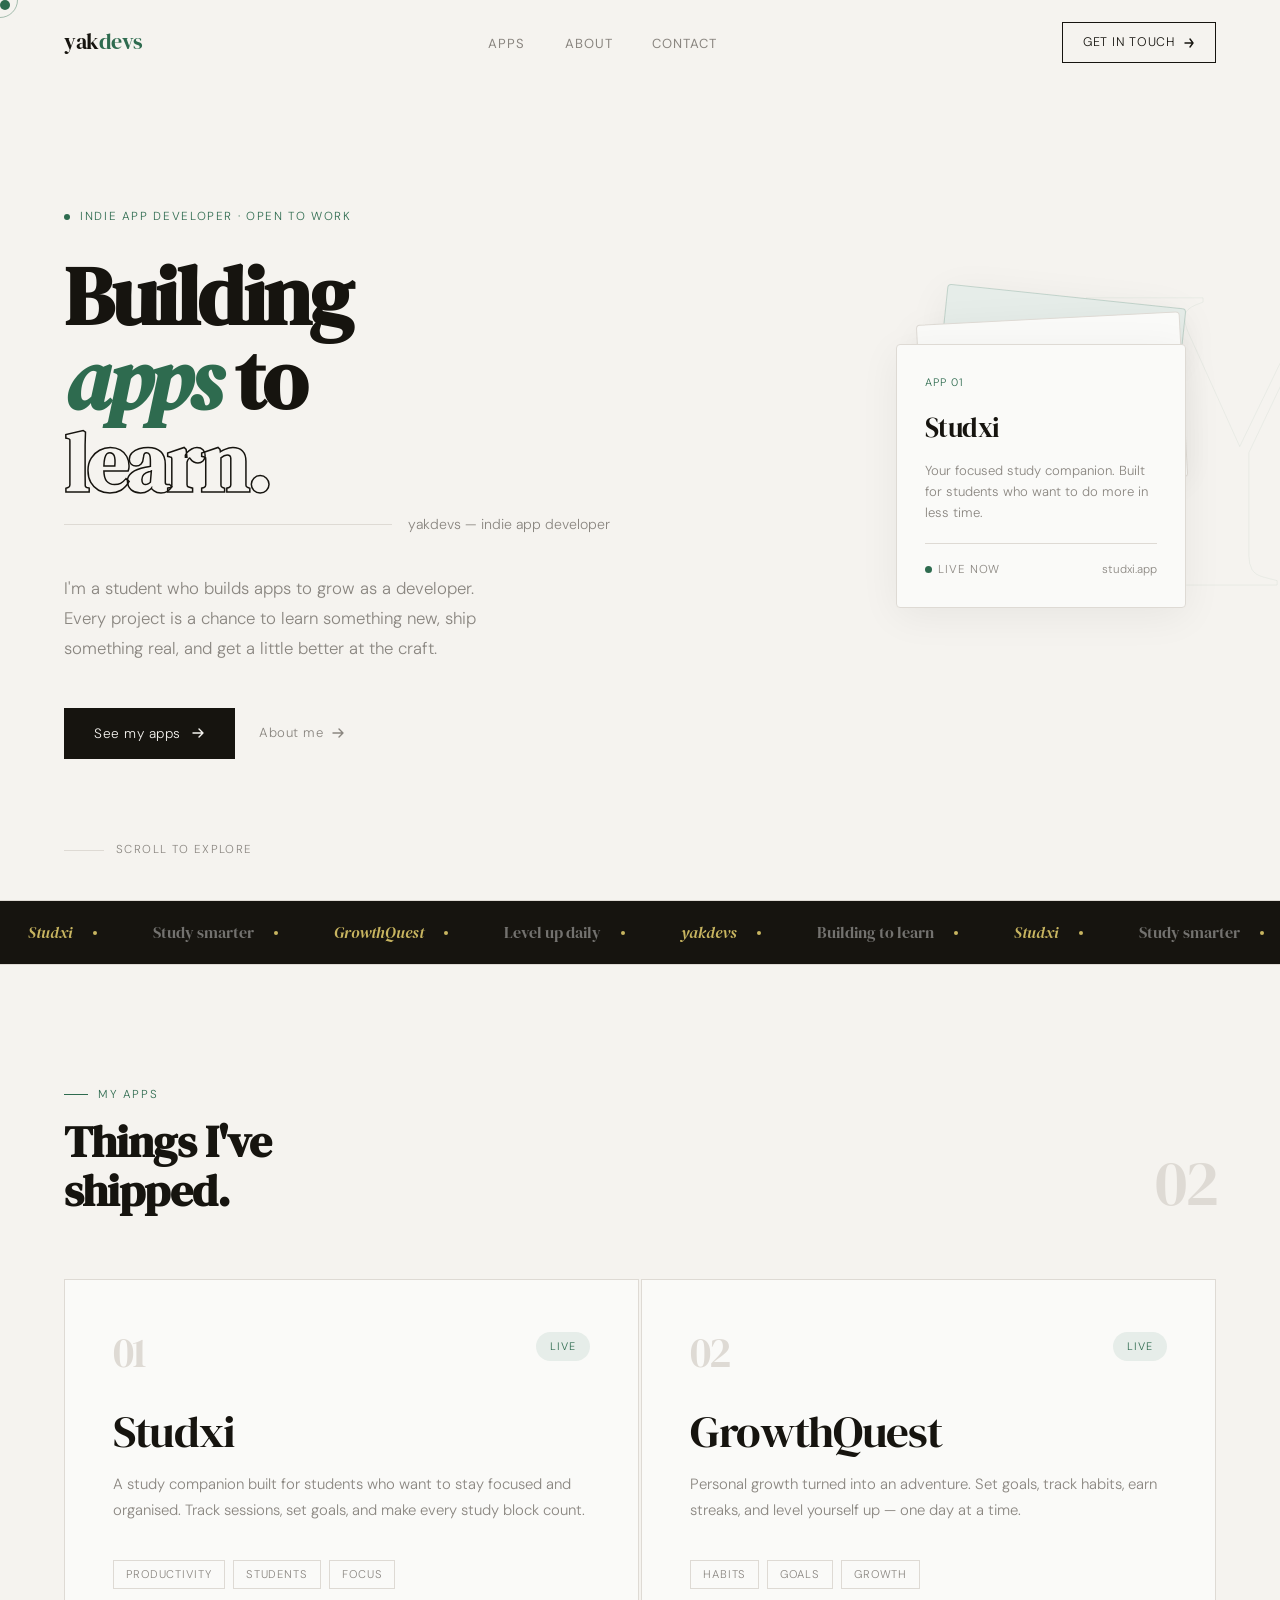
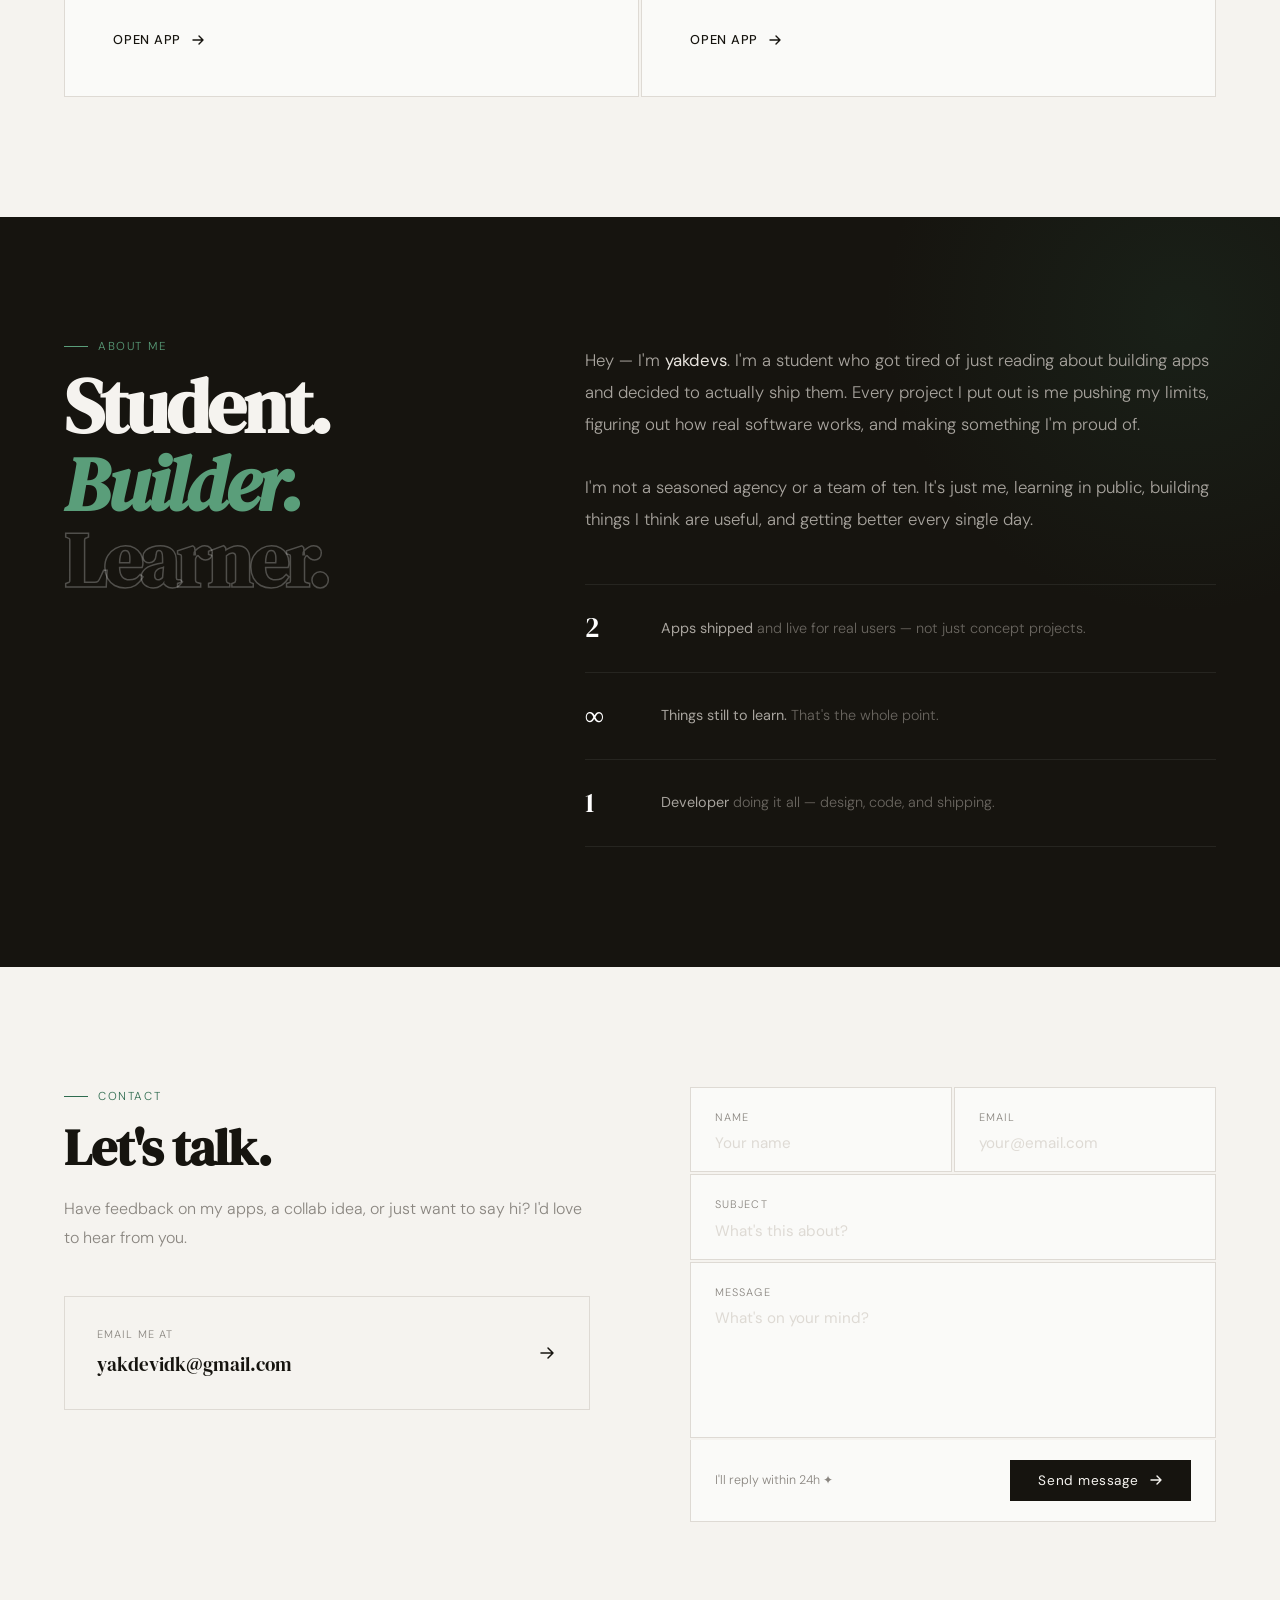
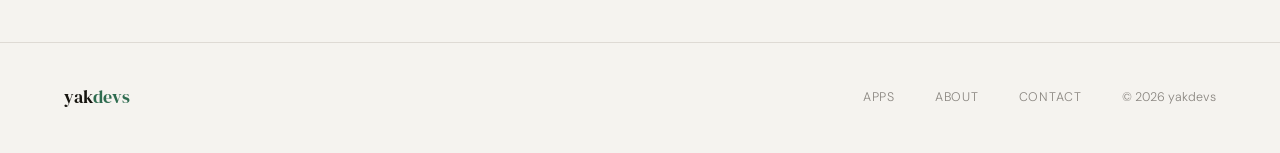
==== index.html @ 4eeded4d "Rename yakdevs_4.html to index.html" ====
<!DOCTYPE html>
<html lang="en">
<head>
  <meta charset="UTF-8" />
  <meta name="viewport" content="width=device-width, initial-scale=1.0"/>
  <title>yakdevs</title>
  <link href="https://fonts.googleapis.com/css2?family=DM+Serif+Display:ital@0;1&family=DM+Sans:opsz,wght@9..40,300;9..40,400;9..40,500&display=swap" rel="stylesheet"/>
  <style>
    *, *::before, *::after { margin: 0; padding: 0; box-sizing: border-box; }
    :root {
      --bg: #f5f3ef;
      --ink: #16140f;
      --muted: #8a8680;
      --accent: #2e6b4f;
      --accent2: #c8b560;
      --accent-light: #e6ede9;
      --border: #dedad4;
      --card: #fafaf8;
    }
    html { scroll-behavior: smooth; }
    body {
      background: var(--bg);
      color: var(--ink);
      font-family: 'DM Sans', sans-serif;
      font-weight: 300;
      line-height: 1.7;
      cursor: none;
      overflow-x: hidden;
    }

    /* CURSOR */
    .cursor { width:10px;height:10px;background:var(--accent);border-radius:50%;position:fixed;top:0;left:0;pointer-events:none;z-index:9999;transition:transform .15s ease; }
    .cursor-ring { width:36px;height:36px;border:1.5px solid var(--accent);border-radius:50%;position:fixed;top:0;left:0;pointer-events:none;z-index:9998;opacity:.4; }

    /* NAV */
    nav { position:fixed;top:0;left:0;right:0;display:flex;align-items:center;justify-content:space-between;padding:22px 64px;background:rgba(245,243,239,.9);backdrop-filter:blur(16px);z-index:100;border-bottom:1px solid transparent;transition:border-color .3s,padding .3s; }
    nav.scrolled { border-color:var(--border);padding:16px 64px; }
    .nav-logo { font-family:'DM Serif Display',serif;font-size:1.35rem;letter-spacing:-.02em;color:var(--ink);text-decoration:none; }
    .nav-logo span { color:var(--accent); }
    .nav-links { display:flex;gap:40px;list-style:none; }
    .nav-links a { font-size:.82rem;font-weight:400;letter-spacing:.07em;text-transform:uppercase;color:var(--muted);text-decoration:none;transition:color .2s; }
    .nav-links a:hover { color:var(--ink); }
    .nav-cta { display:inline-flex;align-items:center;gap:8px;padding:9px 20px;border:1px solid var(--ink);font-size:.78rem;letter-spacing:.06em;text-transform:uppercase;color:var(--ink);text-decoration:none;transition:background .2s,color .2s; }
    .nav-cta:hover { background:var(--ink);color:var(--bg); }

    /* HERO */
    .hero { min-height:100vh;padding:160px 64px 100px;display:grid;grid-template-columns:1fr 1fr;gap:60px;align-items:center;position:relative;overflow:hidden; }
    .hero-deco-letter { position:absolute;right:-60px;top:50%;transform:translateY(-54%);font-family:'DM Serif Display',serif;font-size:34vw;color:transparent;-webkit-text-stroke:1px rgba(46,107,79,.06);line-height:1;pointer-events:none;user-select:none;z-index:0; }
    .hero-left { position:relative;z-index:1; }
    .hero-eyebrow { display:inline-flex;align-items:center;gap:10px;font-size:.73rem;letter-spacing:.14em;text-transform:uppercase;color:var(--accent);margin-bottom:28px;opacity:0;animation:fadeUp .8s .2s forwards; }
    .eyebrow-dot { width:6px;height:6px;background:var(--accent);border-radius:50%;animation:pulse 2s 1s infinite; }
    .hero-title { font-family:'DM Serif Display',serif;font-size:clamp(3.2rem,6.5vw,6.2rem);line-height:1.0;letter-spacing:-.03em;margin-bottom:8px;opacity:0;animation:fadeUp .9s .35s forwards; }
    .hero-title em { font-style:italic;color:var(--accent); }
    .hero-title .outline { -webkit-text-stroke:1.5px var(--ink);color:transparent; }
    .hero-subtitle-row { display:flex;align-items:center;gap:16px;margin-bottom:36px;opacity:0;animation:fadeUp .9s .5s forwards; }
    .hero-subtitle-line { flex:1;height:1px;background:var(--border); }
    .hero-subtitle { font-size:.88rem;color:var(--muted);white-space:nowrap; }
    .hero-desc { font-size:1.05rem;color:var(--muted);line-height:1.8;max-width:420px;margin-bottom:44px;opacity:0;animation:fadeUp .9s .65s forwards; }
    .hero-actions { display:flex;align-items:center;gap:24px;opacity:0;animation:fadeUp .9s .8s forwards; }
    .btn-primary { display:inline-flex;align-items:center;gap:10px;padding:14px 30px;background:var(--ink);color:var(--bg);font-size:.85rem;letter-spacing:.04em;text-decoration:none;transition:background .2s,gap .2s; }
    .btn-primary:hover { background:var(--accent);gap:16px; }
    .btn-ghost { display:inline-flex;align-items:center;gap:8px;font-size:.82rem;letter-spacing:.04em;color:var(--muted);text-decoration:none;transition:color .2s,gap .2s; }
    .btn-ghost:hover { color:var(--ink);gap:14px; }

    /* hero right card stack */
    .hero-right { position:relative;z-index:1;display:flex;justify-content:flex-end;opacity:0;animation:fadeUp 1s .9s forwards; }
    .hero-card-stack { position:relative;width:320px;height:400px; }
    .hcard { position:absolute;border-radius:4px;background:var(--card);border:1px solid var(--border);padding:28px;box-shadow:0 8px 40px rgba(0,0,0,.06); }
    .hcard-back { width:240px;top:16px;left:48px;background:var(--accent-light);border-color:rgba(46,107,79,.2);transform:rotate(6deg);z-index:0; }
    .hcard-mid { width:264px;top:38px;left:24px;transform:rotate(-3deg);z-index:1; }
    .hcard-front { width:290px;top:64px;left:0;z-index:2;transition:transform .3s ease,box-shadow .3s ease; }
    .hcard-front:hover { transform:translateY(-10px) rotate(1deg);box-shadow:0 24px 60px rgba(0,0,0,.12); }
    .hcard-tag { font-size:.68rem;letter-spacing:.1em;text-transform:uppercase;color:var(--accent);margin-bottom:14px; }
    .hcard-name { font-family:'DM Serif Display',serif;font-size:1.7rem;letter-spacing:-.02em;margin-bottom:8px; }
    .hcard-desc { font-size:.82rem;color:var(--muted);line-height:1.6; }
    .hcard-footer { margin-top:20px;padding-top:16px;border-top:1px solid var(--border);display:flex;align-items:center;justify-content:space-between; }
    .hcard-status { font-size:.72rem;letter-spacing:.08em;text-transform:uppercase;color:var(--muted);display:flex;align-items:center;gap:6px; }
    .hcard-status::before { content:'';display:inline-block;width:7px;height:7px;background:var(--accent);border-radius:50%; }

    /* scroll hint */
    .hero-scroll { position:absolute;bottom:40px;left:64px;display:flex;align-items:center;gap:12px;font-size:.72rem;letter-spacing:.12em;text-transform:uppercase;color:var(--muted);opacity:0;animation:fadeUp 1s 1.4s forwards; }
    .scroll-line { width:40px;height:1px;background:var(--border);position:relative;overflow:hidden; }
    .scroll-line::after { content:'';position:absolute;top:0;left:-100%;width:100%;height:100%;background:var(--accent);animation:scrollMove 2s 2s infinite; }

    /* MARQUEE */
    .marquee-wrap { border-top:1px solid var(--border);border-bottom:1px solid var(--border);padding:18px 0;overflow:hidden;background:var(--ink); }
    .marquee-track { display:flex;animation:marquee 20s linear infinite;width:max-content; }
    .marquee-item { display:flex;align-items:center;gap:20px;padding:0 28px;font-family:'DM Serif Display',serif;font-size:1rem;color:rgba(255,255,255,.4);white-space:nowrap; }
    .marquee-item span { color:var(--accent2);font-style:italic; }
    .marquee-sep { width:4px;height:4px;background:var(--accent2);border-radius:50%;flex-shrink:0; }

    /* APPS */
    .apps-section { padding:120px 64px; }
    .section-header { display:flex;align-items:flex-end;justify-content:space-between;margin-bottom:64px; }
    .section-label { font-size:.72rem;letter-spacing:.14em;text-transform:uppercase;color:var(--accent);display:flex;align-items:center;gap:10px;margin-bottom:12px; }
    .section-label::before { content:'';display:block;width:24px;height:1px;background:var(--accent); }
    .section-title { font-family:'DM Serif Display',serif;font-size:clamp(2rem,3.5vw,2.8rem);letter-spacing:-.02em;line-height:1.1; }
    .section-count { font-family:'DM Serif Display',serif;font-size:4rem;color:var(--border);letter-spacing:-.04em;line-height:1; }

    .apps-grid { display:grid;grid-template-columns:repeat(2,1fr);gap:2px; }
    .app-card { background:var(--card);border:1px solid var(--border);padding:52px 48px 44px;text-decoration:none;color:inherit;display:block;position:relative;overflow:hidden;transition:border-color .3s,box-shadow .3s; }
    .app-card::after { content:'';position:absolute;inset:0;background:radial-gradient(600px circle at var(--mx,50%) var(--my,50%),rgba(46,107,79,.06),transparent 60%);opacity:0;transition:opacity .3s;pointer-events:none; }
    .app-card:hover::after { opacity:1; }
    .app-card::before { content:'';position:absolute;bottom:0;left:0;right:0;height:3px;background:linear-gradient(90deg,var(--accent),var(--accent2));transform:scaleX(0);transform-origin:left;transition:transform .5s ease; }
    .app-card:hover::before { transform:scaleX(1); }
    .app-card:hover { border-color:rgba(46,107,79,.3);box-shadow:0 12px 48px rgba(0,0,0,.06); }
    .app-top { display:flex;justify-content:space-between;align-items:flex-start;margin-bottom:36px; }
    .app-number { font-family:'DM Serif Display',serif;font-size:2.6rem;color:var(--border);letter-spacing:-.04em;line-height:1; }
    .app-badge { font-size:.68rem;letter-spacing:.1em;text-transform:uppercase;color:var(--accent);background:var(--accent-light);padding:5px 14px;border-radius:100px; }
    .app-name { font-family:'DM Serif Display',serif;font-size:2.8rem;letter-spacing:-.03em;line-height:1;margin-bottom:16px;transition:color .2s; }
    .app-card:hover .app-name { color:var(--accent); }
    .app-desc { font-size:.93rem;color:var(--muted);line-height:1.78;margin-bottom:36px; }
    .app-tech { display:flex;gap:8px;flex-wrap:wrap;margin-bottom:36px; }
    .tech-tag { font-size:.7rem;letter-spacing:.08em;text-transform:uppercase;border:1px solid var(--border);padding:4px 12px;color:var(--muted); }
    .app-link { display:inline-flex;align-items:center;gap:10px;font-size:.8rem;font-weight:500;letter-spacing:.06em;text-transform:uppercase;color:var(--ink);transition:gap .2s,color .2s; }
    .app-card:hover .app-link { gap:16px;color:var(--accent); }

    /* ABOUT */
    .about-section { background:var(--ink);color:var(--bg);padding:120px 64px;position:relative;overflow:hidden; }
    .about-section::before { content:'';position:absolute;top:-200px;right:-200px;width:600px;height:600px;background:radial-gradient(circle,rgba(46,107,79,.14),transparent 70%);pointer-events:none; }
    .about-grid { display:grid;grid-template-columns:1fr 1.5fr;gap:100px;align-items:start;position:relative;z-index:1; }
    .about-left .section-label { color:#5a9e7a; }
    .about-left .section-label::before { background:#5a9e7a; }
    .about-big-title { font-family:'DM Serif Display',serif;font-size:clamp(3rem,6vw,5.5rem);letter-spacing:-.04em;line-height:1.0; }
    .about-big-title em { font-style:italic;color:#5a9e7a; }
    .about-big-title .outline { -webkit-text-stroke:1.5px rgba(255,255,255,.25);color:transparent; }
    .about-right { padding-top:8px; }
    .about-body { font-size:1.05rem;line-height:1.9;color:#a8a49e;margin-bottom:48px; }
    .about-body strong { color:#e8e4de;font-weight:400; }
    .about-highlights { display:flex;flex-direction:column; }
    .highlight-row { display:flex;align-items:center;gap:24px;padding:20px 0;border-bottom:1px solid rgba(255,255,255,.07); }
    .highlight-row:first-child { border-top:1px solid rgba(255,255,255,.07); }
    .highlight-num { font-family:'DM Serif Display',serif;font-size:1.7rem;color:#fff;min-width:52px; }
    .highlight-text { font-size:.9rem;color:#6a6660;line-height:1.5; }
    .highlight-text strong { color:#a8a49e;font-weight:400; }

    /* CONTACT */
    .contact-section { padding:120px 64px; }
    .contact-grid { display:grid;grid-template-columns:1fr 1fr;gap:100px;align-items:start; }
    .contact-left .section-title { font-size:clamp(2.2rem,4vw,3.5rem);margin-bottom:20px; }
    .contact-desc { font-size:1rem;color:var(--muted);line-height:1.8;margin-bottom:44px; }
    .contact-email-wrap { padding:28px 32px;border:1px solid var(--border);display:flex;align-items:center;justify-content:space-between;text-decoration:none;color:var(--ink);transition:background .2s,border-color .2s,color .2s;margin-bottom:28px; }
    .contact-email-wrap:hover { background:var(--ink);color:var(--bg);border-color:var(--ink); }
    .contact-email-wrap:hover .email-label { color:rgba(255,255,255,.4); }
    .contact-email-wrap:hover .email-arrow { transform:translateX(6px); }
    .email-label { font-size:.68rem;letter-spacing:.1em;text-transform:uppercase;color:var(--muted);margin-bottom:4px; }
    .email-text { font-family:'DM Serif Display',serif;font-size:1.2rem; }
    .email-arrow { transition:transform .2s; }
    .contact-socials { display:flex;gap:10px; }
    .social-chip { display:inline-flex;align-items:center;gap:7px;padding:9px 18px;border:1px solid var(--border);font-size:.76rem;letter-spacing:.06em;text-transform:uppercase;color:var(--muted);text-decoration:none;transition:border-color .2s,color .2s; }
    .social-chip:hover { border-color:var(--ink);color:var(--ink); }

    /* form */
    .contact-right { display:flex;flex-direction:column; }
    .form-row { display:grid;grid-template-columns:1fr 1fr;gap:2px;margin-bottom:2px; }
    .field { display:flex;flex-direction:column;background:var(--card);border:1px solid var(--border);padding:20px 24px 16px;transition:border-color .2s; }
    .field:focus-within { border-color:var(--accent); }
    .field label { font-size:.68rem;letter-spacing:.1em;text-transform:uppercase;color:var(--muted);margin-bottom:6px; }
    .field input,.field textarea { background:none;border:none;outline:none;font-family:'DM Sans',sans-serif;font-size:.95rem;color:var(--ink);line-height:1.5;resize:none; }
    .field input::placeholder,.field textarea::placeholder { color:var(--border); }
    .field-full { grid-column:1/-1; }
    .form-footer { display:flex;align-items:center;justify-content:space-between;background:var(--card);border:1px solid var(--border);border-top:none;padding:20px 24px; }
    .form-note { font-size:.78rem;color:var(--muted); }
    .btn-send { display:inline-flex;align-items:center;gap:10px;padding:12px 28px;background:var(--ink);color:var(--bg);font-family:'DM Sans',sans-serif;font-size:.85rem;letter-spacing:.04em;border:none;cursor:none;transition:background .2s,gap .2s; }
    .btn-send:hover { background:var(--accent);gap:16px; }

    /* FOOTER */
    footer { border-top:1px solid var(--border);padding:40px 64px;display:flex;justify-content:space-between;align-items:center; }
    .footer-logo { font-family:'DM Serif Display',serif;font-size:1.1rem; }
    .footer-logo span { color:var(--accent); }
    .footer-right { display:flex;gap:40px;align-items:center; }
    .footer-link { font-size:.78rem;letter-spacing:.06em;text-transform:uppercase;color:var(--muted);text-decoration:none;transition:color .2s; }
    .footer-link:hover { color:var(--ink); }
    .footer-copy { font-size:.78rem;color:var(--muted); }

    /* ANIMATIONS */
    @keyframes fadeUp { from{opacity:0;transform:translateY(28px)}to{opacity:1;transform:none} }
    @keyframes pulse { 0%,100%{opacity:1}50%{opacity:.3} }
    @keyframes scrollMove { 0%{left:-100%}100%{left:100%} }
    @keyframes marquee { 0%{transform:translateX(0)}100%{transform:translateX(-50%)} }
    .reveal { opacity:0;transform:translateY(32px);transition:opacity .7s ease,transform .7s ease; }
    .reveal.visible { opacity:1;transform:none; }
    .reveal-d1 { transition-delay:.1s; }
    .reveal-d2 { transition-delay:.22s; }
    .reveal-d3 { transition-delay:.34s; }

    @media(max-width:900px){
      nav{padding:18px 24px}
      .nav-links,.nav-cta{display:none}
      .hero{grid-template-columns:1fr;padding:140px 24px 90px}
      .hero-right,.hero-deco-letter{display:none}
      .apps-section,.about-section,.contact-section{padding:80px 24px}
      .apps-grid,.about-grid,.contact-grid{grid-template-columns:1fr;gap:2px}
      .about-grid{gap:48px}
      .contact-grid{gap:48px}
      .section-header{flex-direction:column;align-items:flex-start;gap:4px}
      .form-row{grid-template-columns:1fr}
      footer{padding:28px 24px;flex-direction:column;gap:16px;text-align:center}
      .footer-right{flex-direction:column;gap:12px}
      .hero-scroll{left:24px}
    }
  </style>
</head>
<body>

<div class="cursor" id="cursor"></div>
<div class="cursor-ring" id="cursorRing"></div>

<!-- NAV -->
<nav id="navbar">
  <a href="#hero" class="nav-logo">yak<span>devs</span></a>
  <ul class="nav-links">
    <li><a href="#apps">Apps</a></li>
    <li><a href="#about">About</a></li>
    <li><a href="#contact">Contact</a></li>
  </ul>
  <a href="#contact" class="nav-cta">Get in touch <svg width="12" height="12" viewBox="0 0 12 12" fill="none"><path d="M2 6h8M7 2l3 4-3 4" stroke="currentColor" stroke-width="1.4" stroke-linecap="round" stroke-linejoin="round"/></svg></a>
</nav>

<!-- HERO -->
<section class="hero" id="hero">
  <div class="hero-deco-letter">Y</div>

  <div class="hero-left">
    <div class="hero-eyebrow"><div class="eyebrow-dot"></div>Indie app developer · Open to work</div>
    <h1 class="hero-title">
      Building<br>
      <em>apps</em> to<br>
      <span class="outline">learn.</span>
    </h1>
    <div class="hero-subtitle-row">
      <div class="hero-subtitle-line"></div>
      <span class="hero-subtitle">yakdevs — indie app developer</span>
    </div>
    <p class="hero-desc">I'm a student who builds apps to grow as a developer. Every project is a chance to learn something new, ship something real, and get a little better at the craft.</p>
    <div class="hero-actions">
      <a href="#apps" class="btn-primary">See my apps <svg width="14" height="14" viewBox="0 0 14 14" fill="none"><path d="M2 7h10M8 3l4 4-4 4" stroke="currentColor" stroke-width="1.4" stroke-linecap="round" stroke-linejoin="round"/></svg></a>
      <a href="#about" class="btn-ghost">About me <svg width="14" height="14" viewBox="0 0 14 14" fill="none"><path d="M2 7h10M8 3l4 4-4 4" stroke="currentColor" stroke-width="1.4" stroke-linecap="round" stroke-linejoin="round"/></svg></a>
    </div>
  </div>

  <div class="hero-right">
    <div class="hero-card-stack">
      <div class="hcard hcard-back"></div>
      <div class="hcard hcard-mid">
        <div class="hcard-tag">App 02</div>
        <div class="hcard-name">GrowthQuest</div>
        <div class="hcard-desc">Level up your habits every day.</div>
      </div>
      <div class="hcard hcard-front">
        <div class="hcard-tag">App 01</div>
        <div class="hcard-name">Studxi</div>
        <div class="hcard-desc">Your focused study companion. Built for students who want to do more in less time.</div>
        <div class="hcard-footer">
          <div class="hcard-status">Live now</div>
          <span style="font-size:.72rem;color:var(--muted)">studxi.app</span>
        </div>
      </div>
    </div>
  </div>

  <div class="hero-scroll">
    <div class="scroll-line"></div>
    Scroll to explore
  </div>
</section>

<!-- MARQUEE -->
<div class="marquee-wrap">
  <div class="marquee-track" id="marquee">
    <div class="marquee-item"><span>Studxi</span><div class="marquee-sep"></div></div>
    <div class="marquee-item">Study smarter<div class="marquee-sep"></div></div>
    <div class="marquee-item"><span>GrowthQuest</span><div class="marquee-sep"></div></div>
    <div class="marquee-item">Level up daily<div class="marquee-sep"></div></div>
    <div class="marquee-item"><span>yakdevs</span><div class="marquee-sep"></div></div>
    <div class="marquee-item">Building to learn<div class="marquee-sep"></div></div>
    <div class="marquee-item"><span>Studxi</span><div class="marquee-sep"></div></div>
    <div class="marquee-item">Study smarter<div class="marquee-sep"></div></div>
    <div class="marquee-item"><span>GrowthQuest</span><div class="marquee-sep"></div></div>
    <div class="marquee-item">Level up daily<div class="marquee-sep"></div></div>
    <div class="marquee-item"><span>yakdevs</span><div class="marquee-sep"></div></div>
    <div class="marquee-item">Building to learn<div class="marquee-sep"></div></div>
  </div>
</div>

<!-- APPS -->
<section class="apps-section" id="apps">
  <div class="section-header reveal">
    <div>
      <div class="section-label">My Apps</div>
      <h2 class="section-title">Things I've<br>shipped.</h2>
    </div>
    <div class="section-count">02</div>
  </div>
  <div class="apps-grid">
    <a href="studxi.html" class="app-card reveal">
      <div class="app-top">
        <div class="app-number">01</div>
        <div class="app-badge">Live</div>
      </div>
      <div class="app-name">Studxi</div>
      <p class="app-desc">A study companion built for students who want to stay focused and organised. Track sessions, set goals, and make every study block count.</p>
      <div class="app-tech">
        <span class="tech-tag">Productivity</span>
        <span class="tech-tag">Students</span>
        <span class="tech-tag">Focus</span>
      </div>
      <div class="app-link">Open app <svg width="14" height="14" viewBox="0 0 14 14" fill="none"><path d="M2 7h10M8 3l4 4-4 4" stroke="currentColor" stroke-width="1.4" stroke-linecap="round" stroke-linejoin="round"/></svg></div>
    </a>
    <a href="growthquest.html" class="app-card reveal reveal-d2">
      <div class="app-top">
        <div class="app-number">02</div>
        <div class="app-badge">Live</div>
      </div>
      <div class="app-name">GrowthQuest</div>
      <p class="app-desc">Personal growth turned into an adventure. Set goals, track habits, earn streaks, and level yourself up — one day at a time.</p>
      <div class="app-tech">
        <span class="tech-tag">Habits</span>
        <span class="tech-tag">Goals</span>
        <span class="tech-tag">Growth</span>
      </div>
      <div class="app-link">Open app <svg width="14" height="14" viewBox="0 0 14 14" fill="none"><path d="M2 7h10M8 3l4 4-4 4" stroke="currentColor" stroke-width="1.4" stroke-linecap="round" stroke-linejoin="round"/></svg></div>
    </a>
  </div>
</section>

<!-- ABOUT -->
<section class="about-section" id="about">
  <div class="about-grid">
    <div class="about-left reveal">
      <div class="section-label">About me</div>
      <h2 class="about-big-title">Student.<br><em>Builder.</em><br><span class="outline">Learner.</span></h2>
    </div>
    <div class="about-right reveal reveal-d2">
      <p class="about-body">
        Hey — I'm <strong>yakdevs</strong>. I'm a student who got tired of just reading about building apps and decided to actually ship them. Every project I put out is me pushing my limits, figuring out how real software works, and making something I'm proud of.
        <br><br>
        I'm not a seasoned agency or a team of ten. It's just me, learning in public, building things I think are useful, and getting better every single day.
      </p>
      <div class="about-highlights">
        <div class="highlight-row">
          <div class="highlight-num">2</div>
          <div class="highlight-text"><strong>Apps shipped</strong> and live for real users — not just concept projects.</div>
        </div>
        <div class="highlight-row">
          <div class="highlight-num">∞</div>
          <div class="highlight-text"><strong>Things still to learn.</strong> That's the whole point.</div>
        </div>
        <div class="highlight-row">
          <div class="highlight-num">1</div>
          <div class="highlight-text"><strong>Developer</strong> doing it all — design, code, and shipping.</div>
        </div>
      </div>
    </div>
  </div>
</section>

<!-- CONTACT -->
<section class="contact-section" id="contact">
  <div class="contact-grid">
    <div class="contact-left reveal">
      <div class="section-label">Contact</div>
      <h2 class="section-title">Let's talk.</h2>
      <p class="contact-desc">Have feedback on my apps, a collab idea, or just want to say hi? I'd love to hear from you.</p>
      <a href="mailto:yakdevidk@gmail.com" class="contact-email-wrap">
        <div>
          <div class="email-label">Email me at</div>
          <div class="email-text">yakdevidk@gmail.com</div>
        </div>
        <svg class="email-arrow" width="20" height="20" viewBox="0 0 20 20" fill="none"><path d="M4 10h12M11 5l5 5-5 5" stroke="currentColor" stroke-width="1.5" stroke-linecap="round" stroke-linejoin="round"/></svg>
      </a>

    </div>
    <div class="contact-right reveal reveal-d2">
      <div class="form-row">
        <div class="field"><label>Name</label><input type="text" placeholder="Your name"/></div>
        <div class="field"><label>Email</label><input type="email" placeholder="your@email.com"/></div>
      </div>
      <div class="form-row">
        <div class="field field-full"><label>Subject</label><input type="text" placeholder="What's this about?"/></div>
      </div>
      <div class="form-row">
        <div class="field field-full"><label>Message</label><textarea rows="5" placeholder="What's on your mind?"></textarea></div>
      </div>
      <div class="form-footer">
        <span class="form-note">I'll reply within 24h ✦</span>
        <button class="btn-send">Send message <svg width="14" height="14" viewBox="0 0 14 14" fill="none"><path d="M2 7h10M8 3l4 4-4 4" stroke="currentColor" stroke-width="1.4" stroke-linecap="round" stroke-linejoin="round"/></svg></button>
      </div>
    </div>
  </div>
</section>

<!-- FOOTER -->
<footer>
  <div class="footer-logo">yak<span>devs</span></div>
  <div class="footer-right">
    <a href="#apps" class="footer-link">Apps</a>
    <a href="#about" class="footer-link">About</a>
    <a href="#contact" class="footer-link">Contact</a>
    <span class="footer-copy">© 2026 yakdevs</span>
  </div>
</footer>

<script>
  // Cursor
  const cursor = document.getElementById('cursor');
  const ring = document.getElementById('cursorRing');
  let mx=0,my=0,rx=0,ry=0;
  document.addEventListener('mousemove',e=>{
    mx=e.clientX; my=e.clientY;
    cursor.style.left=mx-5+'px'; cursor.style.top=my-5+'px';
  });
  (function loop(){ rx+=(mx-rx-18)*.1; ry+=(my-ry-18)*.1; ring.style.left=rx+'px'; ring.style.top=ry+'px'; requestAnimationFrame(loop); })();
  document.querySelectorAll('a,button').forEach(el=>{
    el.addEventListener('mouseenter',()=>{ cursor.style.transform='scale(2.5)'; ring.style.opacity='.15'; ring.style.transform='scale(1.8)'; });
    el.addEventListener('mouseleave',()=>{ cursor.style.transform='scale(1)'; ring.style.opacity='.4'; ring.style.transform='scale(1)'; });
  });

  // Navbar scroll
  const navbar = document.getElementById('navbar');
  window.addEventListener('scroll',()=>navbar.classList.toggle('scrolled',scrollY>50));

  // Scroll reveal
  const obs = new IntersectionObserver(entries=>entries.forEach(e=>{ if(e.isIntersecting) e.target.classList.add('visible'); }),{threshold:.1});
  document.querySelectorAll('.reveal').forEach(el=>obs.observe(el));

  // App card radial hover
  document.querySelectorAll('.app-card').forEach(card=>{
    card.addEventListener('mousemove',e=>{ const r=card.getBoundingClientRect(); card.style.setProperty('--mx',e.clientX-r.left+'px'); card.style.setProperty('--my',e.clientY-r.top+'px'); });
  });

  // Duplicate marquee
  const track = document.getElementById('marquee');
  track.innerHTML += track.innerHTML;
</script>
</body>
</html>
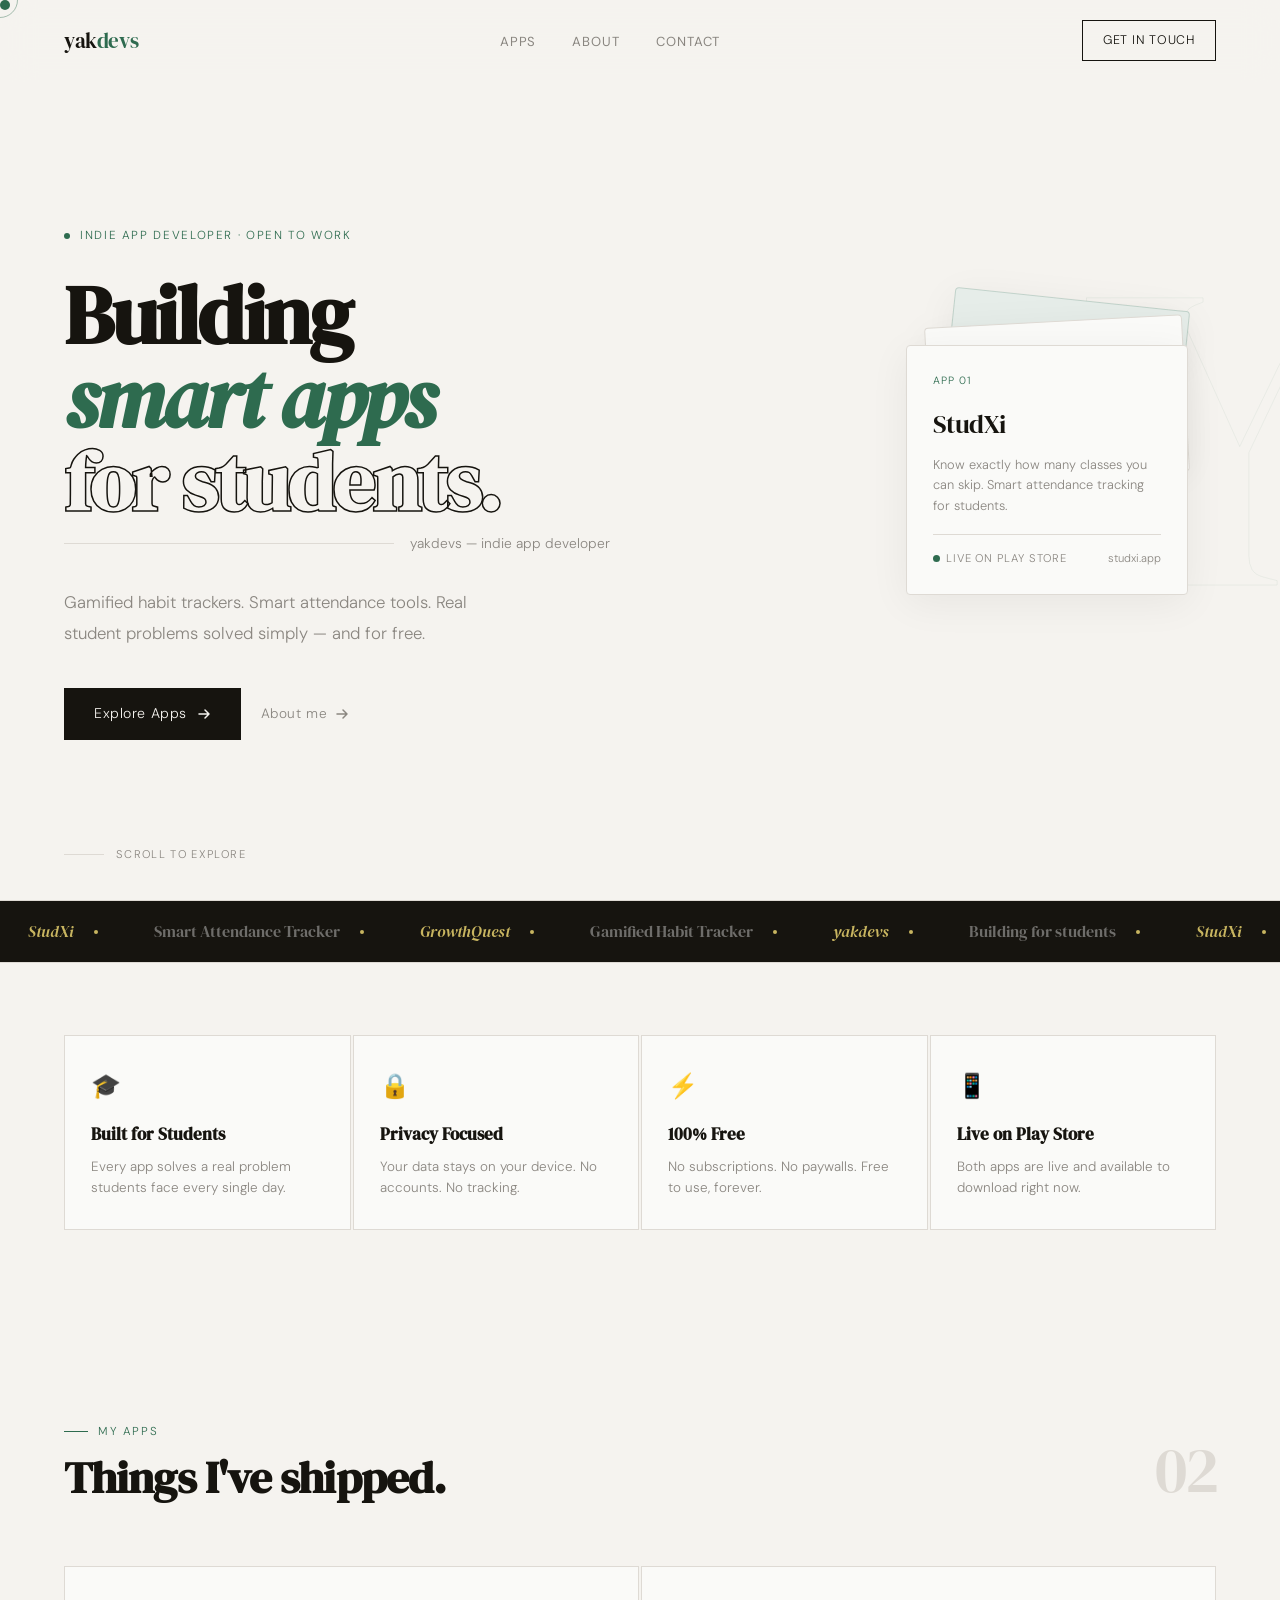
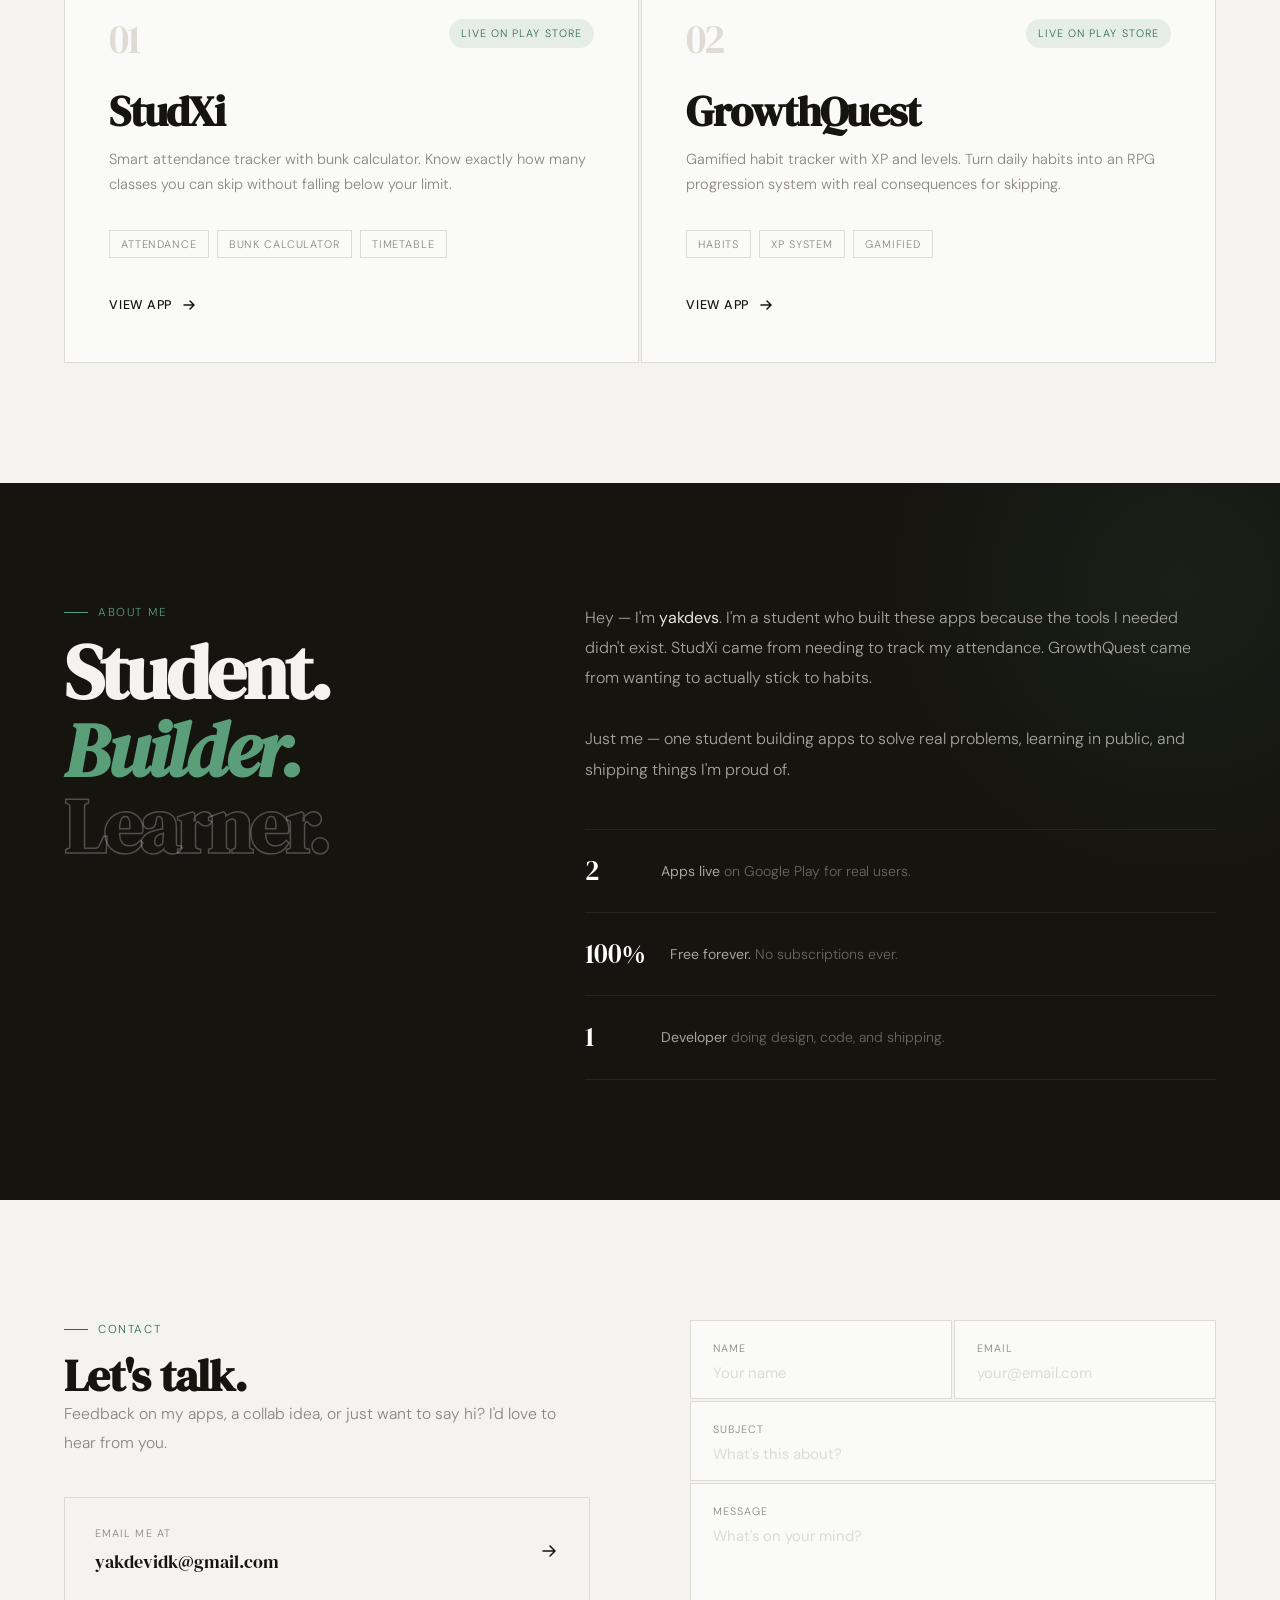
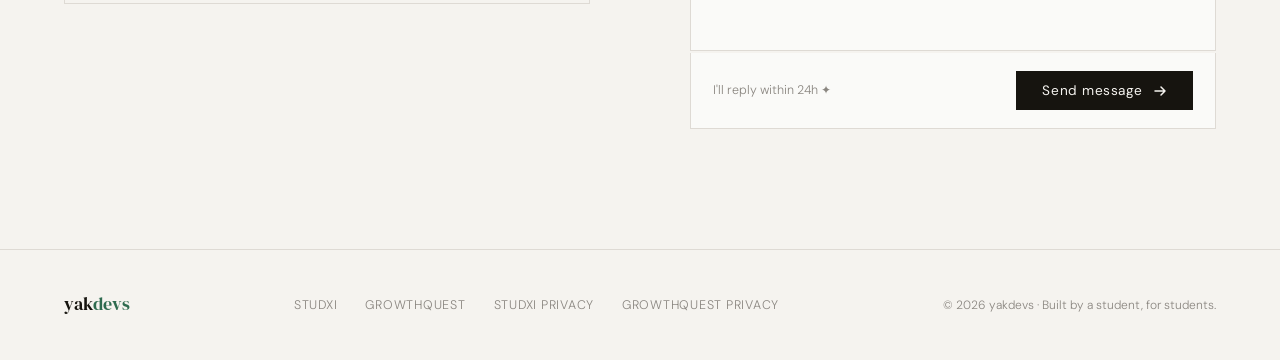
==== commit aded0e9b: "my local website version" ====
--- a/index.html
+++ b/index.html
@@ -1,203 +1,203 @@
 <!DOCTYPE html>
 <html lang="en">
 <head>
-  <meta charset="UTF-8" />
+  <meta charset="UTF-8"/>
   <meta name="viewport" content="width=device-width, initial-scale=1.0"/>
-  <title>yakdevs</title>
+  <title>YakDevs – Building Smart Apps for Students</title>
+  <meta name="description" content="YakDevs builds smart, gamified apps for students. Explore StudXi and GrowthQuest — free apps that solve real student problems."/>
+  <meta name="keywords" content="student apps, habit tracker app, attendance tracker, yakdevs, indie developer, student productivity"/>
+  <meta property="og:title" content="YakDevs – Smart Apps for Students"/>
+  <meta property="og:description" content="Building smart, gamified apps for students. Free on Google Play."/>
+  <link rel="preconnect" href="https://fonts.googleapis.com"/>
   <link href="https://fonts.googleapis.com/css2?family=DM+Serif+Display:ital@0;1&family=DM+Sans:opsz,wght@9..40,300;9..40,400;9..40,500&display=swap" rel="stylesheet"/>
+  <link rel="stylesheet" href="style.css"/>
   <style>
-    *, *::before, *::after { margin: 0; padding: 0; box-sizing: border-box; }
-    :root {
-      --bg: #f5f3ef;
-      --ink: #16140f;
-      --muted: #8a8680;
-      --accent: #2e6b4f;
-      --accent2: #c8b560;
-      --accent-light: #e6ede9;
-      --border: #dedad4;
-      --card: #fafaf8;
-    }
-    html { scroll-behavior: smooth; }
-    body {
-      background: var(--bg);
-      color: var(--ink);
-      font-family: 'DM Sans', sans-serif;
-      font-weight: 300;
-      line-height: 1.7;
-      cursor: none;
-      overflow-x: hidden;
-    }
-
-    /* CURSOR */
-    .cursor { width:10px;height:10px;background:var(--accent);border-radius:50%;position:fixed;top:0;left:0;pointer-events:none;z-index:9999;transition:transform .15s ease; }
-    .cursor-ring { width:36px;height:36px;border:1.5px solid var(--accent);border-radius:50%;position:fixed;top:0;left:0;pointer-events:none;z-index:9998;opacity:.4; }
-
-    /* NAV */
-    nav { position:fixed;top:0;left:0;right:0;display:flex;align-items:center;justify-content:space-between;padding:22px 64px;background:rgba(245,243,239,.9);backdrop-filter:blur(16px);z-index:100;border-bottom:1px solid transparent;transition:border-color .3s,padding .3s; }
-    nav.scrolled { border-color:var(--border);padding:16px 64px; }
-    .nav-logo { font-family:'DM Serif Display',serif;font-size:1.35rem;letter-spacing:-.02em;color:var(--ink);text-decoration:none; }
-    .nav-logo span { color:var(--accent); }
-    .nav-links { display:flex;gap:40px;list-style:none; }
-    .nav-links a { font-size:.82rem;font-weight:400;letter-spacing:.07em;text-transform:uppercase;color:var(--muted);text-decoration:none;transition:color .2s; }
-    .nav-links a:hover { color:var(--ink); }
-    .nav-cta { display:inline-flex;align-items:center;gap:8px;padding:9px 20px;border:1px solid var(--ink);font-size:.78rem;letter-spacing:.06em;text-transform:uppercase;color:var(--ink);text-decoration:none;transition:background .2s,color .2s; }
-    .nav-cta:hover { background:var(--ink);color:var(--bg); }
-
-    /* HERO */
-    .hero { min-height:100vh;padding:160px 64px 100px;display:grid;grid-template-columns:1fr 1fr;gap:60px;align-items:center;position:relative;overflow:hidden; }
-    .hero-deco-letter { position:absolute;right:-60px;top:50%;transform:translateY(-54%);font-family:'DM Serif Display',serif;font-size:34vw;color:transparent;-webkit-text-stroke:1px rgba(46,107,79,.06);line-height:1;pointer-events:none;user-select:none;z-index:0; }
-    .hero-left { position:relative;z-index:1; }
-    .hero-eyebrow { display:inline-flex;align-items:center;gap:10px;font-size:.73rem;letter-spacing:.14em;text-transform:uppercase;color:var(--accent);margin-bottom:28px;opacity:0;animation:fadeUp .8s .2s forwards; }
-    .eyebrow-dot { width:6px;height:6px;background:var(--accent);border-radius:50%;animation:pulse 2s 1s infinite; }
-    .hero-title { font-family:'DM Serif Display',serif;font-size:clamp(3.2rem,6.5vw,6.2rem);line-height:1.0;letter-spacing:-.03em;margin-bottom:8px;opacity:0;animation:fadeUp .9s .35s forwards; }
-    .hero-title em { font-style:italic;color:var(--accent); }
-    .hero-title .outline { -webkit-text-stroke:1.5px var(--ink);color:transparent; }
-    .hero-subtitle-row { display:flex;align-items:center;gap:16px;margin-bottom:36px;opacity:0;animation:fadeUp .9s .5s forwards; }
-    .hero-subtitle-line { flex:1;height:1px;background:var(--border); }
-    .hero-subtitle { font-size:.88rem;color:var(--muted);white-space:nowrap; }
-    .hero-desc { font-size:1.05rem;color:var(--muted);line-height:1.8;max-width:420px;margin-bottom:44px;opacity:0;animation:fadeUp .9s .65s forwards; }
-    .hero-actions { display:flex;align-items:center;gap:24px;opacity:0;animation:fadeUp .9s .8s forwards; }
-    .btn-primary { display:inline-flex;align-items:center;gap:10px;padding:14px 30px;background:var(--ink);color:var(--bg);font-size:.85rem;letter-spacing:.04em;text-decoration:none;transition:background .2s,gap .2s; }
-    .btn-primary:hover { background:var(--accent);gap:16px; }
-    .btn-ghost { display:inline-flex;align-items:center;gap:8px;font-size:.82rem;letter-spacing:.04em;color:var(--muted);text-decoration:none;transition:color .2s,gap .2s; }
-    .btn-ghost:hover { color:var(--ink);gap:14px; }
-
-    /* hero right card stack */
-    .hero-right { position:relative;z-index:1;display:flex;justify-content:flex-end;opacity:0;animation:fadeUp 1s .9s forwards; }
-    .hero-card-stack { position:relative;width:320px;height:400px; }
-    .hcard { position:absolute;border-radius:4px;background:var(--card);border:1px solid var(--border);padding:28px;box-shadow:0 8px 40px rgba(0,0,0,.06); }
-    .hcard-back { width:240px;top:16px;left:48px;background:var(--accent-light);border-color:rgba(46,107,79,.2);transform:rotate(6deg);z-index:0; }
-    .hcard-mid { width:264px;top:38px;left:24px;transform:rotate(-3deg);z-index:1; }
-    .hcard-front { width:290px;top:64px;left:0;z-index:2;transition:transform .3s ease,box-shadow .3s ease; }
-    .hcard-front:hover { transform:translateY(-10px) rotate(1deg);box-shadow:0 24px 60px rgba(0,0,0,.12); }
-    .hcard-tag { font-size:.68rem;letter-spacing:.1em;text-transform:uppercase;color:var(--accent);margin-bottom:14px; }
-    .hcard-name { font-family:'DM Serif Display',serif;font-size:1.7rem;letter-spacing:-.02em;margin-bottom:8px; }
-    .hcard-desc { font-size:.82rem;color:var(--muted);line-height:1.6; }
-    .hcard-footer { margin-top:20px;padding-top:16px;border-top:1px solid var(--border);display:flex;align-items:center;justify-content:space-between; }
-    .hcard-status { font-size:.72rem;letter-spacing:.08em;text-transform:uppercase;color:var(--muted);display:flex;align-items:center;gap:6px; }
-    .hcard-status::before { content:'';display:inline-block;width:7px;height:7px;background:var(--accent);border-radius:50%; }
-
-    /* scroll hint */
-    .hero-scroll { position:absolute;bottom:40px;left:64px;display:flex;align-items:center;gap:12px;font-size:.72rem;letter-spacing:.12em;text-transform:uppercase;color:var(--muted);opacity:0;animation:fadeUp 1s 1.4s forwards; }
-    .scroll-line { width:40px;height:1px;background:var(--border);position:relative;overflow:hidden; }
-    .scroll-line::after { content:'';position:absolute;top:0;left:-100%;width:100%;height:100%;background:var(--accent);animation:scrollMove 2s 2s infinite; }
-
-    /* MARQUEE */
-    .marquee-wrap { border-top:1px solid var(--border);border-bottom:1px solid var(--border);padding:18px 0;overflow:hidden;background:var(--ink); }
-    .marquee-track { display:flex;animation:marquee 20s linear infinite;width:max-content; }
-    .marquee-item { display:flex;align-items:center;gap:20px;padding:0 28px;font-family:'DM Serif Display',serif;font-size:1rem;color:rgba(255,255,255,.4);white-space:nowrap; }
-    .marquee-item span { color:var(--accent2);font-style:italic; }
-    .marquee-sep { width:4px;height:4px;background:var(--accent2);border-radius:50%;flex-shrink:0; }
-
-    /* APPS */
-    .apps-section { padding:120px 64px; }
-    .section-header { display:flex;align-items:flex-end;justify-content:space-between;margin-bottom:64px; }
-    .section-label { font-size:.72rem;letter-spacing:.14em;text-transform:uppercase;color:var(--accent);display:flex;align-items:center;gap:10px;margin-bottom:12px; }
-    .section-label::before { content:'';display:block;width:24px;height:1px;background:var(--accent); }
-    .section-title { font-family:'DM Serif Display',serif;font-size:clamp(2rem,3.5vw,2.8rem);letter-spacing:-.02em;line-height:1.1; }
-    .section-count { font-family:'DM Serif Display',serif;font-size:4rem;color:var(--border);letter-spacing:-.04em;line-height:1; }
-
-    .apps-grid { display:grid;grid-template-columns:repeat(2,1fr);gap:2px; }
-    .app-card { background:var(--card);border:1px solid var(--border);padding:52px 48px 44px;text-decoration:none;color:inherit;display:block;position:relative;overflow:hidden;transition:border-color .3s,box-shadow .3s; }
-    .app-card::after { content:'';position:absolute;inset:0;background:radial-gradient(600px circle at var(--mx,50%) var(--my,50%),rgba(46,107,79,.06),transparent 60%);opacity:0;transition:opacity .3s;pointer-events:none; }
-    .app-card:hover::after { opacity:1; }
-    .app-card::before { content:'';position:absolute;bottom:0;left:0;right:0;height:3px;background:linear-gradient(90deg,var(--accent),var(--accent2));transform:scaleX(0);transform-origin:left;transition:transform .5s ease; }
-    .app-card:hover::before { transform:scaleX(1); }
-    .app-card:hover { border-color:rgba(46,107,79,.3);box-shadow:0 12px 48px rgba(0,0,0,.06); }
-    .app-top { display:flex;justify-content:space-between;align-items:flex-start;margin-bottom:36px; }
-    .app-number { font-family:'DM Serif Display',serif;font-size:2.6rem;color:var(--border);letter-spacing:-.04em;line-height:1; }
-    .app-badge { font-size:.68rem;letter-spacing:.1em;text-transform:uppercase;color:var(--accent);background:var(--accent-light);padding:5px 14px;border-radius:100px; }
-    .app-name { font-family:'DM Serif Display',serif;font-size:2.8rem;letter-spacing:-.03em;line-height:1;margin-bottom:16px;transition:color .2s; }
-    .app-card:hover .app-name { color:var(--accent); }
-    .app-desc { font-size:.93rem;color:var(--muted);line-height:1.78;margin-bottom:36px; }
-    .app-tech { display:flex;gap:8px;flex-wrap:wrap;margin-bottom:36px; }
-    .tech-tag { font-size:.7rem;letter-spacing:.08em;text-transform:uppercase;border:1px solid var(--border);padding:4px 12px;color:var(--muted); }
-    .app-link { display:inline-flex;align-items:center;gap:10px;font-size:.8rem;font-weight:500;letter-spacing:.06em;text-transform:uppercase;color:var(--ink);transition:gap .2s,color .2s; }
-    .app-card:hover .app-link { gap:16px;color:var(--accent); }
-
-    /* ABOUT */
-    .about-section { background:var(--ink);color:var(--bg);padding:120px 64px;position:relative;overflow:hidden; }
-    .about-section::before { content:'';position:absolute;top:-200px;right:-200px;width:600px;height:600px;background:radial-gradient(circle,rgba(46,107,79,.14),transparent 70%);pointer-events:none; }
-    .about-grid { display:grid;grid-template-columns:1fr 1.5fr;gap:100px;align-items:start;position:relative;z-index:1; }
-    .about-left .section-label { color:#5a9e7a; }
-    .about-left .section-label::before { background:#5a9e7a; }
-    .about-big-title { font-family:'DM Serif Display',serif;font-size:clamp(3rem,6vw,5.5rem);letter-spacing:-.04em;line-height:1.0; }
-    .about-big-title em { font-style:italic;color:#5a9e7a; }
-    .about-big-title .outline { -webkit-text-stroke:1.5px rgba(255,255,255,.25);color:transparent; }
-    .about-right { padding-top:8px; }
-    .about-body { font-size:1.05rem;line-height:1.9;color:#a8a49e;margin-bottom:48px; }
-    .about-body strong { color:#e8e4de;font-weight:400; }
-    .about-highlights { display:flex;flex-direction:column; }
-    .highlight-row { display:flex;align-items:center;gap:24px;padding:20px 0;border-bottom:1px solid rgba(255,255,255,.07); }
-    .highlight-row:first-child { border-top:1px solid rgba(255,255,255,.07); }
-    .highlight-num { font-family:'DM Serif Display',serif;font-size:1.7rem;color:#fff;min-width:52px; }
-    .highlight-text { font-size:.9rem;color:#6a6660;line-height:1.5; }
-    .highlight-text strong { color:#a8a49e;font-weight:400; }
-
-    /* CONTACT */
-    .contact-section { padding:120px 64px; }
-    .contact-grid { display:grid;grid-template-columns:1fr 1fr;gap:100px;align-items:start; }
-    .contact-left .section-title { font-size:clamp(2.2rem,4vw,3.5rem);margin-bottom:20px; }
-    .contact-desc { font-size:1rem;color:var(--muted);line-height:1.8;margin-bottom:44px; }
-    .contact-email-wrap { padding:28px 32px;border:1px solid var(--border);display:flex;align-items:center;justify-content:space-between;text-decoration:none;color:var(--ink);transition:background .2s,border-color .2s,color .2s;margin-bottom:28px; }
-    .contact-email-wrap:hover { background:var(--ink);color:var(--bg);border-color:var(--ink); }
-    .contact-email-wrap:hover .email-label { color:rgba(255,255,255,.4); }
-    .contact-email-wrap:hover .email-arrow { transform:translateX(6px); }
-    .email-label { font-size:.68rem;letter-spacing:.1em;text-transform:uppercase;color:var(--muted);margin-bottom:4px; }
-    .email-text { font-family:'DM Serif Display',serif;font-size:1.2rem; }
-    .email-arrow { transition:transform .2s; }
-    .contact-socials { display:flex;gap:10px; }
-    .social-chip { display:inline-flex;align-items:center;gap:7px;padding:9px 18px;border:1px solid var(--border);font-size:.76rem;letter-spacing:.06em;text-transform:uppercase;color:var(--muted);text-decoration:none;transition:border-color .2s,color .2s; }
-    .social-chip:hover { border-color:var(--ink);color:var(--ink); }
-
-    /* form */
-    .contact-right { display:flex;flex-direction:column; }
-    .form-row { display:grid;grid-template-columns:1fr 1fr;gap:2px;margin-bottom:2px; }
-    .field { display:flex;flex-direction:column;background:var(--card);border:1px solid var(--border);padding:20px 24px 16px;transition:border-color .2s; }
-    .field:focus-within { border-color:var(--accent); }
-    .field label { font-size:.68rem;letter-spacing:.1em;text-transform:uppercase;color:var(--muted);margin-bottom:6px; }
-    .field input,.field textarea { background:none;border:none;outline:none;font-family:'DM Sans',sans-serif;font-size:.95rem;color:var(--ink);line-height:1.5;resize:none; }
-    .field input::placeholder,.field textarea::placeholder { color:var(--border); }
-    .field-full { grid-column:1/-1; }
-    .form-footer { display:flex;align-items:center;justify-content:space-between;background:var(--card);border:1px solid var(--border);border-top:none;padding:20px 24px; }
-    .form-note { font-size:.78rem;color:var(--muted); }
-    .btn-send { display:inline-flex;align-items:center;gap:10px;padding:12px 28px;background:var(--ink);color:var(--bg);font-family:'DM Sans',sans-serif;font-size:.85rem;letter-spacing:.04em;border:none;cursor:none;transition:background .2s,gap .2s; }
-    .btn-send:hover { background:var(--accent);gap:16px; }
-
-    /* FOOTER */
-    footer { border-top:1px solid var(--border);padding:40px 64px;display:flex;justify-content:space-between;align-items:center; }
-    .footer-logo { font-family:'DM Serif Display',serif;font-size:1.1rem; }
-    .footer-logo span { color:var(--accent); }
-    .footer-right { display:flex;gap:40px;align-items:center; }
-    .footer-link { font-size:.78rem;letter-spacing:.06em;text-transform:uppercase;color:var(--muted);text-decoration:none;transition:color .2s; }
-    .footer-link:hover { color:var(--ink); }
-    .footer-copy { font-size:.78rem;color:var(--muted); }
-
-    /* ANIMATIONS */
-    @keyframes fadeUp { from{opacity:0;transform:translateY(28px)}to{opacity:1;transform:none} }
-    @keyframes pulse { 0%,100%{opacity:1}50%{opacity:.3} }
-    @keyframes scrollMove { 0%{left:-100%}100%{left:100%} }
-    @keyframes marquee { 0%{transform:translateX(0)}100%{transform:translateX(-50%)} }
-    .reveal { opacity:0;transform:translateY(32px);transition:opacity .7s ease,transform .7s ease; }
-    .reveal.visible { opacity:1;transform:none; }
-    .reveal-d1 { transition-delay:.1s; }
-    .reveal-d2 { transition-delay:.22s; }
-    .reveal-d3 { transition-delay:.34s; }
-
-    @media(max-width:900px){
-      nav{padding:18px 24px}
-      .nav-links,.nav-cta{display:none}
-      .hero{grid-template-columns:1fr;padding:140px 24px 90px}
-      .hero-right,.hero-deco-letter{display:none}
-      .apps-section,.about-section,.contact-section{padding:80px 24px}
-      .apps-grid,.about-grid,.contact-grid{grid-template-columns:1fr;gap:2px}
-      .about-grid{gap:48px}
-      .contact-grid{gap:48px}
-      .section-header{flex-direction:column;align-items:flex-start;gap:4px}
-      .form-row{grid-template-columns:1fr}
-      footer{padding:28px 24px;flex-direction:column;gap:16px;text-align:center}
-      .footer-right{flex-direction:column;gap:12px}
-      .hero-scroll{left:24px}
+    /* ── HERO ── */
+    .hero {
+      min-height: 100vh; padding: 160px 64px 100px;
+      display: grid; grid-template-columns: 1fr 1fr;
+      gap: 60px; align-items: center;
+      position: relative; overflow: hidden;
+    }
+    .hero-deco {
+      position: absolute; right: -60px; top: 50%; transform: translateY(-54%);
+      font-family: 'DM Serif Display', serif; font-size: 34vw;
+      color: transparent; -webkit-text-stroke: 1px rgba(46,107,79,.06);
+      line-height: 1; pointer-events: none; user-select: none; z-index: 0;
+    }
+    .hero-left { position: relative; z-index: 1; }
+    .hero-eyebrow {
+      display: inline-flex; align-items: center; gap: 10px;
+      font-size: .73rem; letter-spacing: .14em; text-transform: uppercase;
+      color: var(--accent); margin-bottom: 28px;
+      opacity: 0; animation: fadeUp .8s .15s forwards;
+    }
+    .eyebrow-dot { width: 6px; height: 6px; background: var(--accent); border-radius: 50%; animation: pulse 2s 1s infinite; }
+    h1.hero-title {
+      font-family: 'DM Serif Display', serif;
+      font-size: clamp(3.2rem, 6.5vw, 6rem);
+      line-height: 1.0; letter-spacing: -.03em; margin-bottom: 8px;
+      opacity: 0; animation: fadeUp .9s .3s forwards;
+    }
+    h1.hero-title em { font-style: italic; color: var(--accent); }
+    h1.hero-title .outline { -webkit-text-stroke: 1.5px var(--ink); color: transparent; }
+    .hero-divider {
+      display: flex; align-items: center; gap: 16px; margin-bottom: 32px;
+      opacity: 0; animation: fadeUp .9s .45s forwards;
+    }
+    .hero-divider-line { flex: 1; height: 1px; background: var(--border); }
+    .hero-divider-text { font-size: .86rem; color: var(--muted); white-space: nowrap; }
+    .hero-desc {
+      font-size: 1.05rem; color: var(--muted); line-height: 1.8;
+      max-width: 420px; margin-bottom: 40px;
+      opacity: 0; animation: fadeUp .9s .6s forwards;
+    }
+    .hero-actions {
+      display: flex; align-items: center; gap: 20px;
+      opacity: 0; animation: fadeUp .9s .75s forwards;
+    }
+
+    /* hero card stack */
+    .hero-right {
+      position: relative; z-index: 1;
+      display: flex; justify-content: flex-end;
+      opacity: 0; animation: fadeUp 1s .85s forwards;
+    }
+    .card-stack { position: relative; width: 310px; height: 390px; }
+    .hc {
+      position: absolute; border-radius: 4px;
+      background: var(--card); border: 1px solid var(--border);
+      padding: 26px; box-shadow: 0 8px 40px rgba(0,0,0,.06);
+    }
+    .hc-back  { width: 236px; top: 14px; left: 46px; background: var(--accent-light); border-color: rgba(46,107,79,.2); transform: rotate(6deg); z-index: 0; }
+    .hc-mid   { width: 258px; top: 36px; left: 22px; transform: rotate(-3deg); z-index: 1; }
+    .hc-front { width: 282px; top: 60px; left: 0; z-index: 2; transition: transform .3s, box-shadow .3s; }
+    .hc-front:hover { transform: translateY(-10px) rotate(1deg); box-shadow: 0 24px 60px rgba(0,0,0,.12); }
+    .hc-tag  { font-size: .66rem; letter-spacing: .1em; text-transform: uppercase; color: var(--accent); margin-bottom: 12px; }
+    .hc-name { font-family: 'DM Serif Display', serif; font-size: 1.65rem; letter-spacing: -.02em; margin-bottom: 8px; }
+    .hc-desc { font-size: .8rem; color: var(--muted); line-height: 1.6; }
+    .hc-foot { margin-top: 18px; padding-top: 14px; border-top: 1px solid var(--border); display: flex; align-items: center; justify-content: space-between; }
+    .hc-status { font-size: .7rem; letter-spacing: .08em; text-transform: uppercase; color: var(--muted); display: flex; align-items: center; gap: 6px; }
+    .hc-status::before { content: ''; display: inline-block; width: 7px; height: 7px; background: var(--accent); border-radius: 50%; }
+
+    .hero-scroll {
+      position: absolute; bottom: 36px; left: 64px;
+      display: flex; align-items: center; gap: 12px;
+      font-size: .7rem; letter-spacing: .12em; text-transform: uppercase; color: var(--muted);
+      opacity: 0; animation: fadeUp 1s 1.4s forwards;
+    }
+    .scroll-bar { width: 40px; height: 1px; background: var(--border); position: relative; overflow: hidden; }
+    .scroll-bar::after { content: ''; position: absolute; top: 0; left: -100%; width: 100%; height: 100%; background: var(--accent); animation: scrollMove 2s 2s infinite; }
+
+    /* ── TRUST BAR ── */
+    .trust { padding: 72px 64px; }
+    .trust-grid { display: grid; grid-template-columns: repeat(4,1fr); gap: 2px; }
+    .trust-card {
+      background: var(--card); border: 1px solid var(--border);
+      padding: 30px 26px; position: relative; overflow: hidden;
+      transition: border-color .3s;
+    }
+    .trust-card::after {
+      content: ''; position: absolute; inset: 0;
+      background: radial-gradient(400px circle at var(--mx,50%) var(--my,50%), rgba(46,107,79,.05), transparent 60%);
+      opacity: 0; transition: opacity .3s; pointer-events: none;
+    }
+    .trust-card:hover::after { opacity: 1; }
+    .trust-card:hover { border-color: rgba(46,107,79,.25); }
+    .trust-icon { font-size: 1.5rem; margin-bottom: 14px; }
+    .trust-title { font-family: 'DM Serif Display', serif; font-size: 1.05rem; margin-bottom: 6px; }
+    .trust-desc { font-size: .84rem; color: var(--muted); line-height: 1.6; }
+
+    /* ── APPS ── */
+    .apps { padding: 120px 64px; }
+    .apps-header { display: flex; align-items: flex-end; justify-content: space-between; margin-bottom: 64px; }
+    .apps-count { font-family: 'DM Serif Display', serif; font-size: 4rem; color: var(--border); letter-spacing: -.04em; line-height: 1; }
+    .apps-grid { display: grid; grid-template-columns: 1fr 1fr; gap: 2px; }
+    .app-card {
+      background: var(--card); border: 1px solid var(--border);
+      padding: 52px 44px 44px; text-decoration: none; color: inherit;
+      display: block; position: relative; overflow: hidden;
+      transition: border-color .3s, box-shadow .3s;
+    }
+    .app-card::after {
+      content: ''; position: absolute; inset: 0;
+      background: radial-gradient(600px circle at var(--mx,50%) var(--my,50%), rgba(46,107,79,.06), transparent 60%);
+      opacity: 0; transition: opacity .3s; pointer-events: none;
+    }
+    .app-card:hover::after { opacity: 1; }
+    .app-card::before {
+      content: ''; position: absolute; bottom: 0; left: 0; right: 0; height: 3px;
+      background: linear-gradient(90deg, var(--accent), var(--accent2));
+      transform: scaleX(0); transform-origin: left; transition: transform .5s ease;
+    }
+    .app-card:hover::before { transform: scaleX(1); }
+    .app-card:hover { border-color: rgba(46,107,79,.3); box-shadow: 0 12px 48px rgba(0,0,0,.06); }
+    .app-top { display: flex; justify-content: space-between; align-items: flex-start; margin-bottom: 32px; }
+    .app-num { font-family: 'DM Serif Display', serif; font-size: 2.5rem; color: var(--border); letter-spacing: -.04em; line-height: 1; }
+    .app-badge { font-size: .67rem; letter-spacing: .1em; text-transform: uppercase; color: var(--accent); background: var(--accent-light); padding: 5px 12px; border-radius: 100px; }
+    .app-name { font-family: 'DM Serif Display', serif; font-size: 2.6rem; letter-spacing: -.03em; line-height: 1; margin-bottom: 14px; transition: color .2s; }
+    .app-card:hover .app-name { color: var(--accent); }
+    .app-desc { font-size: .91rem; color: var(--muted); line-height: 1.75; margin-bottom: 32px; }
+    .app-tags { display: flex; gap: 8px; flex-wrap: wrap; margin-bottom: 32px; }
+    .tag { font-size: .68rem; letter-spacing: .08em; text-transform: uppercase; border: 1px solid var(--border); padding: 4px 11px; color: var(--muted); }
+    .app-link { display: inline-flex; align-items: center; gap: 10px; font-size: .79rem; font-weight: 500; letter-spacing: .06em; text-transform: uppercase; color: var(--ink); transition: gap .2s, color .2s; }
+    .app-card:hover .app-link { gap: 16px; color: var(--accent); }
+
+    /* ── ABOUT ── */
+    .about {
+      background: var(--ink); color: var(--bg);
+      padding: 120px 64px; position: relative; overflow: hidden;
+    }
+    .about::before {
+      content: ''; position: absolute; top: -200px; right: -200px;
+      width: 600px; height: 600px;
+      background: radial-gradient(circle, rgba(46,107,79,.14), transparent 70%);
+      pointer-events: none;
+    }
+    .about-grid { display: grid; grid-template-columns: 1fr 1.5fr; gap: 100px; align-items: start; position: relative; z-index: 1; }
+    .about-label { color: #5a9e7a; }
+    .about-label::before { background: #5a9e7a; }
+    .about-big-title { font-family: 'DM Serif Display', serif; font-size: clamp(3rem,6vw,5.5rem); letter-spacing: -.04em; line-height: 1.0; }
+    .about-big-title em { font-style: italic; color: #5a9e7a; }
+    .about-big-title .outline { -webkit-text-stroke: 1.5px rgba(255,255,255,.25); color: transparent; }
+    .about-body { font-size: 1rem; line-height: 1.9; color: #a8a49e; margin-bottom: 44px; }
+    .about-body strong { color: #e8e4de; font-weight: 400; }
+    .stats { display: flex; flex-direction: column; }
+    .stat-row { display: flex; align-items: center; gap: 24px; padding: 18px 0; border-bottom: 1px solid rgba(255,255,255,.07); }
+    .stat-row:first-child { border-top: 1px solid rgba(255,255,255,.07); }
+    .stat-num { font-family: 'DM Serif Display', serif; font-size: 1.7rem; color: #fff; min-width: 52px; }
+    .stat-text { font-size: .88rem; color: #6a6660; line-height: 1.5; }
+    .stat-text strong { color: #a8a49e; font-weight: 400; }
+
+    /* ── CONTACT ── */
+    .contact { padding: 120px 64px; }
+    .contact-grid { display: grid; grid-template-columns: 1fr 1fr; gap: 100px; align-items: start; }
+    .contact-left .section-title { font-size: clamp(2.2rem,4vw,3.2rem); margin-bottom: 18px; }
+    .contact-desc { font-size: .98rem; color: var(--muted); line-height: 1.8; margin-bottom: 40px; }
+    .contact-email {
+      padding: 26px 30px; border: 1px solid var(--border);
+      display: flex; align-items: center; justify-content: space-between;
+      text-decoration: none; color: var(--ink);
+      transition: background .2s, border-color .2s, color .2s; margin-bottom: 0;
+    }
+    .contact-email:hover { background: var(--ink); color: var(--bg); border-color: var(--ink); }
+    .contact-email:hover .ce-label { color: rgba(255,255,255,.4); }
+    .contact-email:hover .ce-arrow { transform: translateX(6px); }
+    .ce-label { font-size: .67rem; letter-spacing: .1em; text-transform: uppercase; color: var(--muted); margin-bottom: 4px; }
+    .ce-text { font-family: 'DM Serif Display', serif; font-size: 1.15rem; }
+    .ce-arrow { transition: transform .2s; }
+
+    /* ── RESPONSIVE ── */
+    @media (max-width: 900px) {
+      .hero { grid-template-columns: 1fr; padding: 140px 20px 80px; }
+      .hero-right, .hero-deco { display: none; }
+      .hero-scroll { left: 20px; }
+      .trust, .apps, .about, .contact { padding: 72px 20px; }
+      .trust-grid { grid-template-columns: 1fr 1fr; }
+      .apps-grid { grid-template-columns: 1fr; }
+      .about-grid, .contact-grid { grid-template-columns: 1fr; gap: 48px; }
+      .app-card { padding: 36px 22px; }
+      .apps-header { flex-direction: column; align-items: flex-start; gap: 4px; }
     }
   </style>
 </head>
@@ -208,147 +208,161 @@
 
 <!-- NAV -->
 <nav id="navbar">
-  <a href="#hero" class="nav-logo">yak<span>devs</span></a>
+  <a href="index.html" class="nav-logo">yak<span>devs</span></a>
   <ul class="nav-links">
     <li><a href="#apps">Apps</a></li>
     <li><a href="#about">About</a></li>
     <li><a href="#contact">Contact</a></li>
   </ul>
-  <a href="#contact" class="nav-cta">Get in touch <svg width="12" height="12" viewBox="0 0 12 12" fill="none"><path d="M2 6h8M7 2l3 4-3 4" stroke="currentColor" stroke-width="1.4" stroke-linecap="round" stroke-linejoin="round"/></svg></a>
+  <a href="#contact" class="nav-cta">Get in touch</a>
 </nav>
 
 <!-- HERO -->
-<section class="hero" id="hero">
-  <div class="hero-deco-letter">Y</div>
-
+<section class="hero" id="home">
+  <div class="hero-deco">Y</div>
   <div class="hero-left">
     <div class="hero-eyebrow"><div class="eyebrow-dot"></div>Indie app developer · Open to work</div>
-    <h1 class="hero-title">
-      Building<br>
-      <em>apps</em> to<br>
-      <span class="outline">learn.</span>
-    </h1>
-    <div class="hero-subtitle-row">
-      <div class="hero-subtitle-line"></div>
-      <span class="hero-subtitle">yakdevs — indie app developer</span>
-    </div>
-    <p class="hero-desc">I'm a student who builds apps to grow as a developer. Every project is a chance to learn something new, ship something real, and get a little better at the craft.</p>
+    <h1 class="hero-title">Building<br><em>smart apps</em><br><span class="outline">for students.</span></h1>
+    <div class="hero-divider">
+      <div class="hero-divider-line"></div>
+      <span class="hero-divider-text">yakdevs — indie app developer</span>
+    </div>
+    <p class="hero-desc">Gamified habit trackers. Smart attendance tools. Real student problems solved simply — and for free.</p>
     <div class="hero-actions">
-      <a href="#apps" class="btn-primary">See my apps <svg width="14" height="14" viewBox="0 0 14 14" fill="none"><path d="M2 7h10M8 3l4 4-4 4" stroke="currentColor" stroke-width="1.4" stroke-linecap="round" stroke-linejoin="round"/></svg></a>
-      <a href="#about" class="btn-ghost">About me <svg width="14" height="14" viewBox="0 0 14 14" fill="none"><path d="M2 7h10M8 3l4 4-4 4" stroke="currentColor" stroke-width="1.4" stroke-linecap="round" stroke-linejoin="round"/></svg></a>
-    </div>
-  </div>
-
+      <a href="#apps" class="btn-primary">Explore Apps
+        <svg width="14" height="14" viewBox="0 0 14 14" fill="none"><path d="M2 7h10M8 3l4 4-4 4" stroke="currentColor" stroke-width="1.5" stroke-linecap="round" stroke-linejoin="round"/></svg>
+      </a>
+      <a href="#about" class="btn-ghost">About me
+        <svg width="14" height="14" viewBox="0 0 14 14" fill="none"><path d="M2 7h10M8 3l4 4-4 4" stroke="currentColor" stroke-width="1.5" stroke-linecap="round" stroke-linejoin="round"/></svg>
+      </a>
+    </div>
+  </div>
   <div class="hero-right">
-    <div class="hero-card-stack">
-      <div class="hcard hcard-back"></div>
-      <div class="hcard hcard-mid">
-        <div class="hcard-tag">App 02</div>
-        <div class="hcard-name">GrowthQuest</div>
-        <div class="hcard-desc">Level up your habits every day.</div>
-      </div>
-      <div class="hcard hcard-front">
-        <div class="hcard-tag">App 01</div>
-        <div class="hcard-name">Studxi</div>
-        <div class="hcard-desc">Your focused study companion. Built for students who want to do more in less time.</div>
-        <div class="hcard-footer">
-          <div class="hcard-status">Live now</div>
-          <span style="font-size:.72rem;color:var(--muted)">studxi.app</span>
+    <div class="card-stack">
+      <div class="hc hc-back"></div>
+      <div class="hc hc-mid">
+        <div class="hc-tag">App 02</div>
+        <div class="hc-name">GrowthQuest</div>
+        <div class="hc-desc">Level up your habits every day.</div>
+      </div>
+      <div class="hc hc-front">
+        <div class="hc-tag">App 01</div>
+        <div class="hc-name">StudXi</div>
+        <div class="hc-desc">Know exactly how many classes you can skip. Smart attendance tracking for students.</div>
+        <div class="hc-foot">
+          <div class="hc-status">Live on Play Store</div>
+          <span style="font-size:.7rem;color:var(--muted)">studxi.app</span>
         </div>
       </div>
     </div>
   </div>
-
-  <div class="hero-scroll">
-    <div class="scroll-line"></div>
-    Scroll to explore
-  </div>
+  <div class="hero-scroll"><div class="scroll-bar"></div>Scroll to explore</div>
 </section>
 
 <!-- MARQUEE -->
 <div class="marquee-wrap">
   <div class="marquee-track" id="marquee">
-    <div class="marquee-item"><span>Studxi</span><div class="marquee-sep"></div></div>
-    <div class="marquee-item">Study smarter<div class="marquee-sep"></div></div>
+    <div class="marquee-item"><span>StudXi</span><div class="marquee-sep"></div></div>
+    <div class="marquee-item">Smart Attendance Tracker<div class="marquee-sep"></div></div>
     <div class="marquee-item"><span>GrowthQuest</span><div class="marquee-sep"></div></div>
-    <div class="marquee-item">Level up daily<div class="marquee-sep"></div></div>
+    <div class="marquee-item">Gamified Habit Tracker<div class="marquee-sep"></div></div>
     <div class="marquee-item"><span>yakdevs</span><div class="marquee-sep"></div></div>
-    <div class="marquee-item">Building to learn<div class="marquee-sep"></div></div>
-    <div class="marquee-item"><span>Studxi</span><div class="marquee-sep"></div></div>
-    <div class="marquee-item">Study smarter<div class="marquee-sep"></div></div>
-    <div class="marquee-item"><span>GrowthQuest</span><div class="marquee-sep"></div></div>
-    <div class="marquee-item">Level up daily<div class="marquee-sep"></div></div>
-    <div class="marquee-item"><span>yakdevs</span><div class="marquee-sep"></div></div>
-    <div class="marquee-item">Building to learn<div class="marquee-sep"></div></div>
+    <div class="marquee-item">Building for students<div class="marquee-sep"></div></div>
   </div>
 </div>
 
+<!-- TRUST -->
+<section class="trust">
+  <div class="trust-grid">
+    <div class="trust-card reveal" data-radial>
+      <div class="trust-icon">🎓</div>
+      <h3 class="trust-title">Built for Students</h3>
+      <p class="trust-desc">Every app solves a real problem students face every single day.</p>
+    </div>
+    <div class="trust-card reveal rd1" data-radial>
+      <div class="trust-icon">🔒</div>
+      <h3 class="trust-title">Privacy Focused</h3>
+      <p class="trust-desc">Your data stays on your device. No accounts. No tracking.</p>
+    </div>
+    <div class="trust-card reveal rd2" data-radial>
+      <div class="trust-icon">⚡</div>
+      <h3 class="trust-title">100% Free</h3>
+      <p class="trust-desc">No subscriptions. No paywalls. Free to use, forever.</p>
+    </div>
+    <div class="trust-card reveal rd3" data-radial>
+      <div class="trust-icon">📱</div>
+      <h3 class="trust-title">Live on Play Store</h3>
+      <p class="trust-desc">Both apps are live and available to download right now.</p>
+    </div>
+  </div>
+</section>
+
 <!-- APPS -->
-<section class="apps-section" id="apps">
-  <div class="section-header reveal">
+<section class="apps" id="apps">
+  <div class="apps-header reveal">
     <div>
       <div class="section-label">My Apps</div>
-      <h2 class="section-title">Things I've<br>shipped.</h2>
-    </div>
-    <div class="section-count">02</div>
+      <h2 class="section-title">Things I've shipped.</h2>
+    </div>
+    <div class="apps-count">02</div>
   </div>
   <div class="apps-grid">
-    <a href="studxi.html" class="app-card reveal">
+    <a href="studxi.html" class="app-card reveal" data-radial aria-label="Open StudXi app page">
       <div class="app-top">
-        <div class="app-number">01</div>
-        <div class="app-badge">Live</div>
-      </div>
-      <div class="app-name">Studxi</div>
-      <p class="app-desc">A study companion built for students who want to stay focused and organised. Track sessions, set goals, and make every study block count.</p>
-      <div class="app-tech">
-        <span class="tech-tag">Productivity</span>
-        <span class="tech-tag">Students</span>
-        <span class="tech-tag">Focus</span>
-      </div>
-      <div class="app-link">Open app <svg width="14" height="14" viewBox="0 0 14 14" fill="none"><path d="M2 7h10M8 3l4 4-4 4" stroke="currentColor" stroke-width="1.4" stroke-linecap="round" stroke-linejoin="round"/></svg></div>
+        <div class="app-num">01</div>
+        <div class="app-badge">Live on Play Store</div>
+      </div>
+      <h3 class="app-name">StudXi</h3>
+      <p class="app-desc">Smart attendance tracker with bunk calculator. Know exactly how many classes you can skip without falling below your limit.</p>
+      <div class="app-tags">
+        <span class="tag">Attendance</span>
+        <span class="tag">Bunk Calculator</span>
+        <span class="tag">Timetable</span>
+      </div>
+      <div class="app-link">View App
+        <svg width="14" height="14" viewBox="0 0 14 14" fill="none"><path d="M2 7h10M8 3l4 4-4 4" stroke="currentColor" stroke-width="1.5" stroke-linecap="round" stroke-linejoin="round"/></svg>
+      </div>
     </a>
-    <a href="growthquest.html" class="app-card reveal reveal-d2">
+    <a href="growthquest.html" class="app-card reveal rd2" data-radial aria-label="Open GrowthQuest app page">
       <div class="app-top">
-        <div class="app-number">02</div>
-        <div class="app-badge">Live</div>
-      </div>
-      <div class="app-name">GrowthQuest</div>
-      <p class="app-desc">Personal growth turned into an adventure. Set goals, track habits, earn streaks, and level yourself up — one day at a time.</p>
-      <div class="app-tech">
-        <span class="tech-tag">Habits</span>
-        <span class="tech-tag">Goals</span>
-        <span class="tech-tag">Growth</span>
-      </div>
-      <div class="app-link">Open app <svg width="14" height="14" viewBox="0 0 14 14" fill="none"><path d="M2 7h10M8 3l4 4-4 4" stroke="currentColor" stroke-width="1.4" stroke-linecap="round" stroke-linejoin="round"/></svg></div>
+        <div class="app-num">02</div>
+        <div class="app-badge">Live on Play Store</div>
+      </div>
+      <h3 class="app-name">GrowthQuest</h3>
+      <p class="app-desc">Gamified habit tracker with XP and levels. Turn daily habits into an RPG progression system with real consequences for skipping.</p>
+      <div class="app-tags">
+        <span class="tag">Habits</span>
+        <span class="tag">XP System</span>
+        <span class="tag">Gamified</span>
+      </div>
+      <div class="app-link">View App
+        <svg width="14" height="14" viewBox="0 0 14 14" fill="none"><path d="M2 7h10M8 3l4 4-4 4" stroke="currentColor" stroke-width="1.5" stroke-linecap="round" stroke-linejoin="round"/></svg>
+      </div>
     </a>
   </div>
 </section>
 
 <!-- ABOUT -->
-<section class="about-section" id="about">
+<section class="about" id="about">
   <div class="about-grid">
-    <div class="about-left reveal">
-      <div class="section-label">About me</div>
+    <div class="reveal">
+      <div class="section-label about-label">About me</div>
       <h2 class="about-big-title">Student.<br><em>Builder.</em><br><span class="outline">Learner.</span></h2>
     </div>
-    <div class="about-right reveal reveal-d2">
-      <p class="about-body">
-        Hey — I'm <strong>yakdevs</strong>. I'm a student who got tired of just reading about building apps and decided to actually ship them. Every project I put out is me pushing my limits, figuring out how real software works, and making something I'm proud of.
-        <br><br>
-        I'm not a seasoned agency or a team of ten. It's just me, learning in public, building things I think are useful, and getting better every single day.
-      </p>
-      <div class="about-highlights">
-        <div class="highlight-row">
-          <div class="highlight-num">2</div>
-          <div class="highlight-text"><strong>Apps shipped</strong> and live for real users — not just concept projects.</div>
+    <div class="reveal rd2">
+      <p class="about-body">Hey — I'm <strong>yakdevs</strong>. I'm a student who built these apps because the tools I needed didn't exist. StudXi came from needing to track my attendance. GrowthQuest came from wanting to actually stick to habits.<br><br>Just me — one student building apps to solve real problems, learning in public, and shipping things I'm proud of.</p>
+      <div class="stats">
+        <div class="stat-row">
+          <div class="stat-num">2</div>
+          <div class="stat-text"><strong>Apps live</strong> on Google Play for real users.</div>
         </div>
-        <div class="highlight-row">
-          <div class="highlight-num">∞</div>
-          <div class="highlight-text"><strong>Things still to learn.</strong> That's the whole point.</div>
+        <div class="stat-row">
+          <div class="stat-num">100%</div>
+          <div class="stat-text"><strong>Free forever.</strong> No subscriptions ever.</div>
         </div>
-        <div class="highlight-row">
-          <div class="highlight-num">1</div>
-          <div class="highlight-text"><strong>Developer</strong> doing it all — design, code, and shipping.</div>
+        <div class="stat-row">
+          <div class="stat-num">1</div>
+          <div class="stat-text"><strong>Developer</strong> doing design, code, and shipping.</div>
         </div>
       </div>
     </div>
@@ -356,82 +370,52 @@
 </section>
 
 <!-- CONTACT -->
-<section class="contact-section" id="contact">
+<section class="contact" id="contact">
   <div class="contact-grid">
-    <div class="contact-left reveal">
+    <div class="reveal">
       <div class="section-label">Contact</div>
       <h2 class="section-title">Let's talk.</h2>
-      <p class="contact-desc">Have feedback on my apps, a collab idea, or just want to say hi? I'd love to hear from you.</p>
-      <a href="mailto:yakdevidk@gmail.com" class="contact-email-wrap">
+      <p class="contact-desc">Feedback on my apps, a collab idea, or just want to say hi? I'd love to hear from you.</p>
+      <a href="mailto:yakdevidk@gmail.com" class="contact-email">
         <div>
-          <div class="email-label">Email me at</div>
-          <div class="email-text">yakdevidk@gmail.com</div>
+          <div class="ce-label">Email me at</div>
+          <div class="ce-text">yakdevidk@gmail.com</div>
         </div>
-        <svg class="email-arrow" width="20" height="20" viewBox="0 0 20 20" fill="none"><path d="M4 10h12M11 5l5 5-5 5" stroke="currentColor" stroke-width="1.5" stroke-linecap="round" stroke-linejoin="round"/></svg>
+        <svg class="ce-arrow" width="20" height="20" viewBox="0 0 20 20" fill="none"><path d="M4 10h12M11 5l5 5-5 5" stroke="currentColor" stroke-width="1.5" stroke-linecap="round" stroke-linejoin="round"/></svg>
       </a>
-
-    </div>
-    <div class="contact-right reveal reveal-d2">
+    </div>
+    <div class="reveal rd2">
       <div class="form-row">
-        <div class="field"><label>Name</label><input type="text" placeholder="Your name"/></div>
-        <div class="field"><label>Email</label><input type="email" placeholder="your@email.com"/></div>
+        <div class="field"><label for="name">Name</label><input id="name" type="text" placeholder="Your name"/></div>
+        <div class="field"><label for="email">Email</label><input id="email" type="email" placeholder="your@email.com"/></div>
       </div>
       <div class="form-row">
-        <div class="field field-full"><label>Subject</label><input type="text" placeholder="What's this about?"/></div>
+        <div class="field field-full"><label for="subject">Subject</label><input id="subject" type="text" placeholder="What's this about?"/></div>
       </div>
       <div class="form-row">
-        <div class="field field-full"><label>Message</label><textarea rows="5" placeholder="What's on your mind?"></textarea></div>
+        <div class="field field-full"><label for="msg">Message</label><textarea id="msg" rows="5" placeholder="What's on your mind?"></textarea></div>
       </div>
       <div class="form-footer">
         <span class="form-note">I'll reply within 24h ✦</span>
-        <button class="btn-send">Send message <svg width="14" height="14" viewBox="0 0 14 14" fill="none"><path d="M2 7h10M8 3l4 4-4 4" stroke="currentColor" stroke-width="1.4" stroke-linecap="round" stroke-linejoin="round"/></svg></button>
+        <button class="btn-send">Send message
+          <svg width="14" height="14" viewBox="0 0 14 14" fill="none"><path d="M2 7h10M8 3l4 4-4 4" stroke="currentColor" stroke-width="1.5" stroke-linecap="round" stroke-linejoin="round"/></svg>
+        </button>
       </div>
     </div>
   </div>
 </section>
 
-<!-- FOOTER -->
 <footer>
   <div class="footer-logo">yak<span>devs</span></div>
-  <div class="footer-right">
-    <a href="#apps" class="footer-link">Apps</a>
-    <a href="#about" class="footer-link">About</a>
-    <a href="#contact" class="footer-link">Contact</a>
-    <span class="footer-copy">© 2026 yakdevs</span>
-  </div>
+  <div class="footer-links">
+    <a href="studxi.html" class="footer-link">StudXi</a>
+    <a href="growthquest.html" class="footer-link">GrowthQuest</a>
+    <a href="privacy-policy.html" class="footer-link">StudXi Privacy</a>
+    <a href="growthquest-privacy.html" class="footer-link">GrowthQuest Privacy</a>
+  </div>
+  <span class="footer-copy">© 2026 yakdevs · Built by a student, for students.</span>
 </footer>
 
-<script>
-  // Cursor
-  const cursor = document.getElementById('cursor');
-  const ring = document.getElementById('cursorRing');
-  let mx=0,my=0,rx=0,ry=0;
-  document.addEventListener('mousemove',e=>{
-    mx=e.clientX; my=e.clientY;
-    cursor.style.left=mx-5+'px'; cursor.style.top=my-5+'px';
-  });
-  (function loop(){ rx+=(mx-rx-18)*.1; ry+=(my-ry-18)*.1; ring.style.left=rx+'px'; ring.style.top=ry+'px'; requestAnimationFrame(loop); })();
-  document.querySelectorAll('a,button').forEach(el=>{
-    el.addEventListener('mouseenter',()=>{ cursor.style.transform='scale(2.5)'; ring.style.opacity='.15'; ring.style.transform='scale(1.8)'; });
-    el.addEventListener('mouseleave',()=>{ cursor.style.transform='scale(1)'; ring.style.opacity='.4'; ring.style.transform='scale(1)'; });
-  });
-
-  // Navbar scroll
-  const navbar = document.getElementById('navbar');
-  window.addEventListener('scroll',()=>navbar.classList.toggle('scrolled',scrollY>50));
-
-  // Scroll reveal
-  const obs = new IntersectionObserver(entries=>entries.forEach(e=>{ if(e.isIntersecting) e.target.classList.add('visible'); }),{threshold:.1});
-  document.querySelectorAll('.reveal').forEach(el=>obs.observe(el));
-
-  // App card radial hover
-  document.querySelectorAll('.app-card').forEach(card=>{
-    card.addEventListener('mousemove',e=>{ const r=card.getBoundingClientRect(); card.style.setProperty('--mx',e.clientX-r.left+'px'); card.style.setProperty('--my',e.clientY-r.top+'px'); });
-  });
-
-  // Duplicate marquee
-  const track = document.getElementById('marquee');
-  track.innerHTML += track.innerHTML;
-</script>
+<script src="main.js"></script>
 </body>
 </html>
--- a/style.css
+++ b/style.css
@@ -0,0 +1,300 @@
+/* ============================================================
+   YAKDEVS — Shared Stylesheet
+   Used by: index.html, studxi.html, growthquest.html,
+            privacy-policy.html, growthquest-privacy.html
+   ============================================================ */
+
+*, *::before, *::after { margin: 0; padding: 0; box-sizing: border-box; }
+
+:root {
+  --bg:           #f5f3ef;
+  --ink:          #16140f;
+  --muted:        #8a8680;
+  --accent:       #2e6b4f;
+  --accent2:      #c8b560;
+  --accent-light: #e6ede9;
+  --border:       #dedad4;
+  --card:         #fafaf8;
+}
+
+html { scroll-behavior: smooth; }
+
+body {
+  background: var(--bg);
+  color: var(--ink);
+  font-family: 'DM Sans', sans-serif;
+  font-weight: 300;
+  line-height: 1.7;
+  overflow-x: hidden;
+  cursor: none;
+}
+
+/* ─── CURSOR ─────────────────────────────────── */
+.cursor {
+  width: 10px; height: 10px;
+  background: var(--accent); border-radius: 50%;
+  position: fixed; top: 0; left: 0;
+  pointer-events: none; z-index: 9999;
+  transition: transform .15s ease;
+}
+.cursor-ring {
+  width: 36px; height: 36px;
+  border: 1.5px solid var(--accent); border-radius: 50%;
+  position: fixed; top: 0; left: 0;
+  pointer-events: none; z-index: 9998; opacity: .4;
+}
+
+/* ─── NAVBAR ──────────────────────────────────── */
+nav {
+  position: fixed; top: 0; left: 0; right: 0;
+  display: flex; align-items: center; justify-content: space-between;
+  padding: 20px 64px;
+  background: rgba(245,243,239,.92);
+  backdrop-filter: blur(16px);
+  z-index: 100;
+  border-bottom: 1px solid transparent;
+  transition: border-color .3s, padding .3s;
+}
+nav.scrolled { border-color: var(--border); padding: 14px 64px; }
+
+.nav-logo {
+  font-family: 'DM Serif Display', serif;
+  font-size: 1.3rem; letter-spacing: -.02em;
+  color: var(--ink); text-decoration: none;
+}
+.nav-logo span { color: var(--accent); }
+
+.nav-links { display: flex; gap: 36px; list-style: none; }
+.nav-links a {
+  font-size: .82rem; font-weight: 400;
+  letter-spacing: .07em; text-transform: uppercase;
+  color: var(--muted); text-decoration: none; transition: color .2s;
+}
+.nav-links a:hover { color: var(--ink); }
+
+.nav-cta {
+  display: inline-flex; align-items: center; gap: 8px;
+  padding: 9px 20px; border: 1px solid var(--ink);
+  font-size: .78rem; letter-spacing: .06em; text-transform: uppercase;
+  color: var(--ink); text-decoration: none;
+  transition: background .2s, color .2s;
+}
+.nav-cta:hover { background: var(--ink); color: var(--bg); }
+
+.nav-back {
+  display: inline-flex; align-items: center; gap: 8px;
+  font-size: .82rem; letter-spacing: .06em; text-transform: uppercase;
+  color: var(--muted); text-decoration: none; transition: color .2s, gap .2s;
+}
+.nav-back:hover { color: var(--ink); gap: 14px; }
+.nav-back svg { transform: rotate(180deg); }
+
+/* ─── SECTION LABELS ─────────────────────────── */
+.section-label {
+  font-size: .72rem; letter-spacing: .14em; text-transform: uppercase;
+  color: var(--accent); display: flex; align-items: center; gap: 10px;
+  margin-bottom: 12px;
+}
+.section-label::before {
+  content: ''; display: block; width: 24px; height: 1px; background: var(--accent);
+}
+.section-label.center { justify-content: center; }
+.section-label.center::before { display: none; }
+
+.section-title {
+  font-family: 'DM Serif Display', serif;
+  font-size: clamp(2rem, 3.5vw, 2.8rem);
+  letter-spacing: -.02em; line-height: 1.1;
+}
+
+/* ─── BUTTONS ─────────────────────────────────── */
+.btn-primary {
+  display: inline-flex; align-items: center; gap: 10px;
+  padding: 14px 30px; background: var(--ink); color: var(--bg);
+  font-size: .88rem; letter-spacing: .04em; text-decoration: none;
+  transition: background .2s, gap .2s;
+}
+.btn-primary:hover { background: var(--accent); gap: 16px; }
+
+.btn-ghost {
+  display: inline-flex; align-items: center; gap: 8px;
+  font-size: .85rem; letter-spacing: .04em;
+  color: var(--muted); text-decoration: none; transition: color .2s, gap .2s;
+}
+.btn-ghost:hover { color: var(--ink); gap: 14px; }
+
+.btn-play {
+  display: inline-flex; align-items: center; gap: 12px;
+  padding: 14px 28px; background: var(--ink); color: var(--bg);
+  border-radius: 10px; text-decoration: none;
+  transition: background .2s, transform .2s;
+}
+.btn-play:hover { background: var(--accent); transform: translateY(-2px); }
+.btn-play-icon {
+  width: 32px; height: 32px; background: rgba(255,255,255,.15);
+  border-radius: 6px; display: flex; align-items: center; justify-content: center; flex-shrink: 0;
+}
+.btn-play-text { display: flex; flex-direction: column; }
+.btn-play-label { font-size: .6rem; opacity: .7; letter-spacing: .07em; text-transform: uppercase; }
+.btn-play-store { font-size: .95rem; font-weight: 600; }
+
+.btn-outline {
+  display: inline-flex; align-items: center; gap: 8px;
+  padding: 13px 24px; border: 1px solid var(--border);
+  color: var(--muted); text-decoration: none;
+  transition: border-color .2s, color .2s;
+}
+.btn-outline:hover { border-color: var(--ink); color: var(--ink); }
+
+/* ─── PHONE MOCKUP (shared) ───────────────────── */
+.phone-wrap {
+  display: flex; justify-content: center; align-items: center;
+}
+.phone {
+  width: 240px; background: var(--ink);
+  border-radius: 36px; padding: 14px;
+  box-shadow: 0 40px 80px rgba(0,0,0,.16);
+}
+.phone-notch {
+  width: 68px; height: 18px; background: #0a0a08;
+  border-radius: 20px; margin: 0 auto 14px;
+}
+.phone-screen {
+  border-radius: 20px; padding: 18px; min-height: 360px;
+  background: #f0f4ff;
+}
+
+/* ─── MARQUEE ────────────────────────────────── */
+.marquee-wrap {
+  border-top: 1px solid var(--border); border-bottom: 1px solid var(--border);
+  padding: 17px 0; overflow: hidden; background: var(--ink);
+}
+.marquee-track { display: flex; animation: marquee 22s linear infinite; width: max-content; }
+.marquee-item {
+  display: flex; align-items: center; gap: 20px; padding: 0 28px;
+  font-family: 'DM Serif Display', serif; font-size: 1rem;
+  color: rgba(255,255,255,.38); white-space: nowrap;
+}
+.marquee-item span { color: var(--accent2); font-style: italic; }
+.marquee-sep { width: 4px; height: 4px; background: var(--accent2); border-radius: 50%; flex-shrink: 0; }
+
+/* ─── CONTACT FORM ───────────────────────────── */
+.form-row { display: grid; grid-template-columns: 1fr 1fr; gap: 2px; margin-bottom: 2px; }
+.field {
+  display: flex; flex-direction: column;
+  background: var(--card); border: 1px solid var(--border);
+  padding: 18px 22px 14px; transition: border-color .2s;
+}
+.field:focus-within { border-color: var(--accent); }
+.field label { font-size: .67rem; letter-spacing: .1em; text-transform: uppercase; color: var(--muted); margin-bottom: 5px; }
+.field input, .field textarea {
+  background: none; border: none; outline: none;
+  font-family: 'DM Sans', sans-serif; font-size: .93rem;
+  color: var(--ink); line-height: 1.5; resize: none;
+}
+.field input::placeholder, .field textarea::placeholder { color: var(--border); }
+.field-full { grid-column: 1/-1; }
+.form-footer {
+  display: flex; align-items: center; justify-content: space-between;
+  background: var(--card); border: 1px solid var(--border);
+  border-top: none; padding: 18px 22px;
+}
+.form-note { font-size: .78rem; color: var(--muted); }
+.btn-send {
+  display: inline-flex; align-items: center; gap: 10px;
+  padding: 11px 26px; background: var(--ink); color: var(--bg);
+  font-family: 'DM Sans', sans-serif; font-size: .85rem;
+  letter-spacing: .04em; border: none; cursor: none;
+  transition: background .2s, gap .2s;
+}
+.btn-send:hover { background: var(--accent); gap: 16px; }
+
+/* ─── FOOTER ─────────────────────────────────── */
+footer {
+  border-top: 1px solid var(--border); padding: 40px 64px;
+  display: flex; justify-content: space-between; align-items: center;
+  flex-wrap: wrap; gap: 20px;
+}
+.footer-logo { font-family: 'DM Serif Display', serif; font-size: 1.1rem; }
+.footer-logo span { color: var(--accent); }
+.footer-links { display: flex; gap: 28px; flex-wrap: wrap; align-items: center; }
+.footer-link {
+  font-size: .78rem; letter-spacing: .06em; text-transform: uppercase;
+  color: var(--muted); text-decoration: none; transition: color .2s;
+}
+.footer-link:hover { color: var(--ink); }
+.footer-copy { font-size: .75rem; color: var(--muted); }
+
+/* ─── PRIVACY PAGES ──────────────────────────── */
+.page-wrap { max-width: 760px; margin: 0 auto; padding: 140px 40px 100px; }
+.page-header { margin-bottom: 52px; padding-bottom: 40px; border-bottom: 1px solid var(--border); }
+.page-badge {
+  display: inline-flex; align-items: center; gap: 8px;
+  background: var(--accent-light); color: var(--accent);
+  font-size: .71rem; font-weight: 500; letter-spacing: .08em; text-transform: uppercase;
+  padding: 5px 14px; border-radius: 100px; margin-bottom: 20px;
+}
+.page-title {
+  font-family: 'DM Serif Display', serif;
+  font-size: clamp(2.2rem, 5vw, 3.4rem); letter-spacing: -.03em; line-height: 1.05; margin-bottom: 12px;
+}
+.page-title span { color: var(--accent); font-style: italic; }
+.page-meta { font-size: .86rem; color: var(--muted); }
+.policy-body { display: flex; flex-direction: column; }
+.policy-section { padding: 32px 0; border-bottom: 1px solid var(--border); }
+.policy-section:last-child { border-bottom: none; }
+.section-num { font-size: .68rem; letter-spacing: .12em; text-transform: uppercase; color: var(--accent); margin-bottom: 8px; }
+.section-heading { font-family: 'DM Serif Display', serif; font-size: 1.35rem; letter-spacing: -.01em; margin-bottom: 14px; }
+.policy-text { font-size: .93rem; color: var(--muted); line-height: 1.85; margin-bottom: 14px; }
+.policy-text:last-child { margin-bottom: 0; }
+.policy-list { list-style: none; display: flex; flex-direction: column; gap: 8px; margin: 14px 0; }
+.policy-list li { display: flex; align-items: flex-start; gap: 10px; font-size: .91rem; color: var(--muted); line-height: 1.6; }
+.policy-list li::before { content: ''; display: block; width: 6px; height: 6px; background: var(--accent); border-radius: 50%; margin-top: 8px; flex-shrink: 0; }
+.highlight-box {
+  background: var(--card); border: 1px solid var(--border);
+  border-left: 3px solid var(--accent); padding: 18px 22px;
+  border-radius: 0 8px 8px 0; margin: 14px 0;
+}
+.highlight-box-title { font-weight: 500; font-size: .88rem; color: var(--ink); margin-bottom: 8px; display: flex; align-items: center; gap: 8px; }
+.highlight-box-body { font-size: .86rem; color: var(--muted); line-height: 1.7; }
+.highlight-box-body a { color: var(--accent); text-decoration: none; }
+.highlight-box-body a:hover { text-decoration: underline; }
+.contact-box {
+  background: var(--card); border: 1px solid var(--border); border-radius: 10px;
+  padding: 26px 30px; display: flex; align-items: center; justify-content: space-between;
+  text-decoration: none; color: var(--ink); transition: border-color .2s, background .2s; margin-top: 16px;
+}
+.contact-box:hover { border-color: var(--accent); background: var(--accent-light); }
+.contact-box-label { font-size: .68rem; letter-spacing: .1em; text-transform: uppercase; color: var(--muted); margin-bottom: 4px; }
+.contact-box-email { font-family: 'DM Serif Display', serif; font-size: 1.12rem; }
+.agree-box {
+  background: var(--ink); color: #fff; border-radius: 10px;
+  padding: 28px 32px; margin-top: 44px; text-align: center;
+}
+.agree-box p { font-size: .9rem; color: rgba(255,255,255,.7); line-height: 1.7; }
+.agree-box strong { color: #fff; font-weight: 500; }
+
+/* ─── SCROLL REVEAL ──────────────────────────── */
+.reveal { opacity: 0; transform: translateY(24px); transition: opacity .65s ease, transform .65s ease; }
+.reveal.visible { opacity: 1; transform: none; }
+.rd1 { transition-delay: .1s; }
+.rd2 { transition-delay: .2s; }
+.rd3 { transition-delay: .3s; }
+
+/* ─── ANIMATIONS ─────────────────────────────── */
+@keyframes fadeUp    { from { opacity:0; transform:translateY(24px); } to { opacity:1; transform:none; } }
+@keyframes pulse     { 0%,100%{opacity:1} 50%{opacity:.3} }
+@keyframes scrollMove{ 0%{left:-100%} 100%{left:100%} }
+@keyframes marquee   { 0%{transform:translateX(0)} 100%{transform:translateX(-50%)} }
+@keyframes xpFill    { from{width:0} to{width:72%} }
+
+/* ─── RESPONSIVE ─────────────────────────────── */
+@media (max-width: 900px) {
+  nav { padding: 16px 20px; }
+  nav.scrolled { padding: 12px 20px; }
+  .nav-links, .nav-cta { display: none; }
+  footer { padding: 28px 20px; flex-direction: column; gap: 14px; text-align: center; }
+  .footer-links { justify-content: center; }
+  .form-row { grid-template-columns: 1fr; }
+  .page-wrap { padding: 110px 20px 80px; }
+}
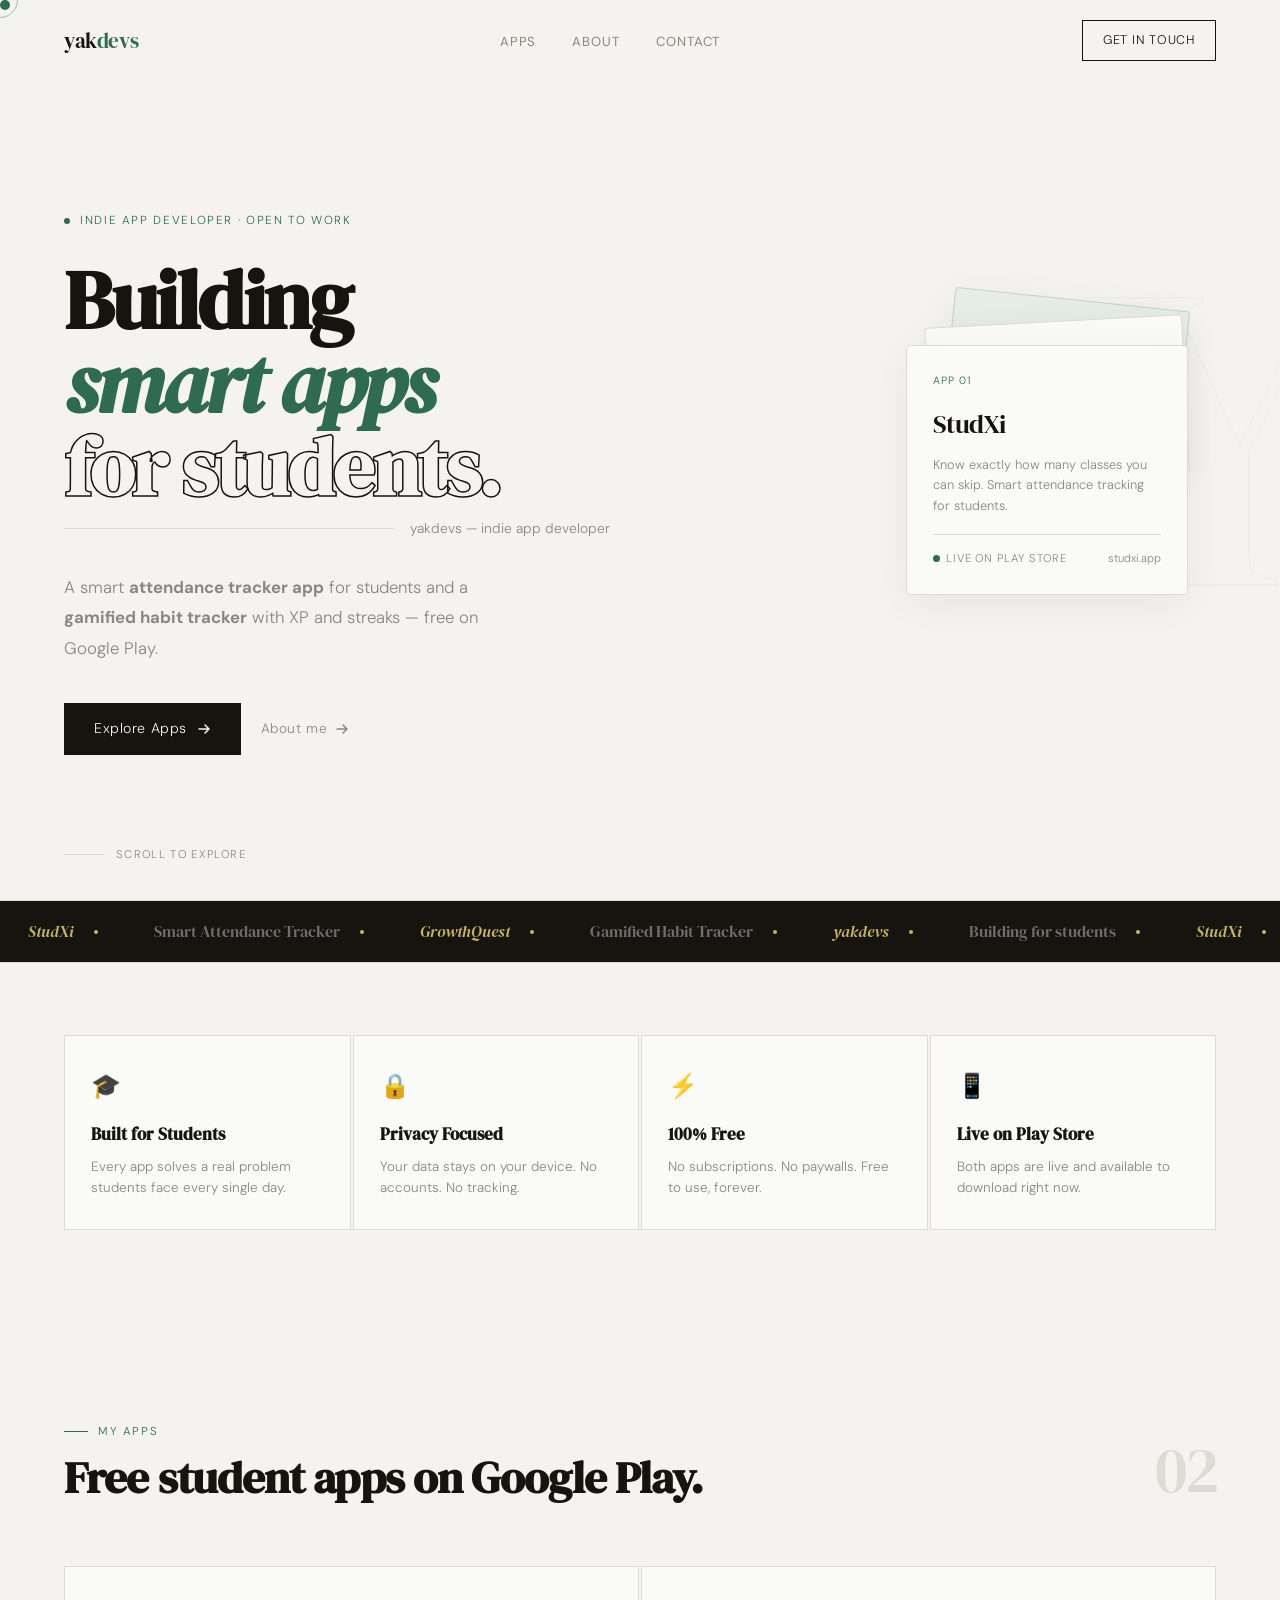
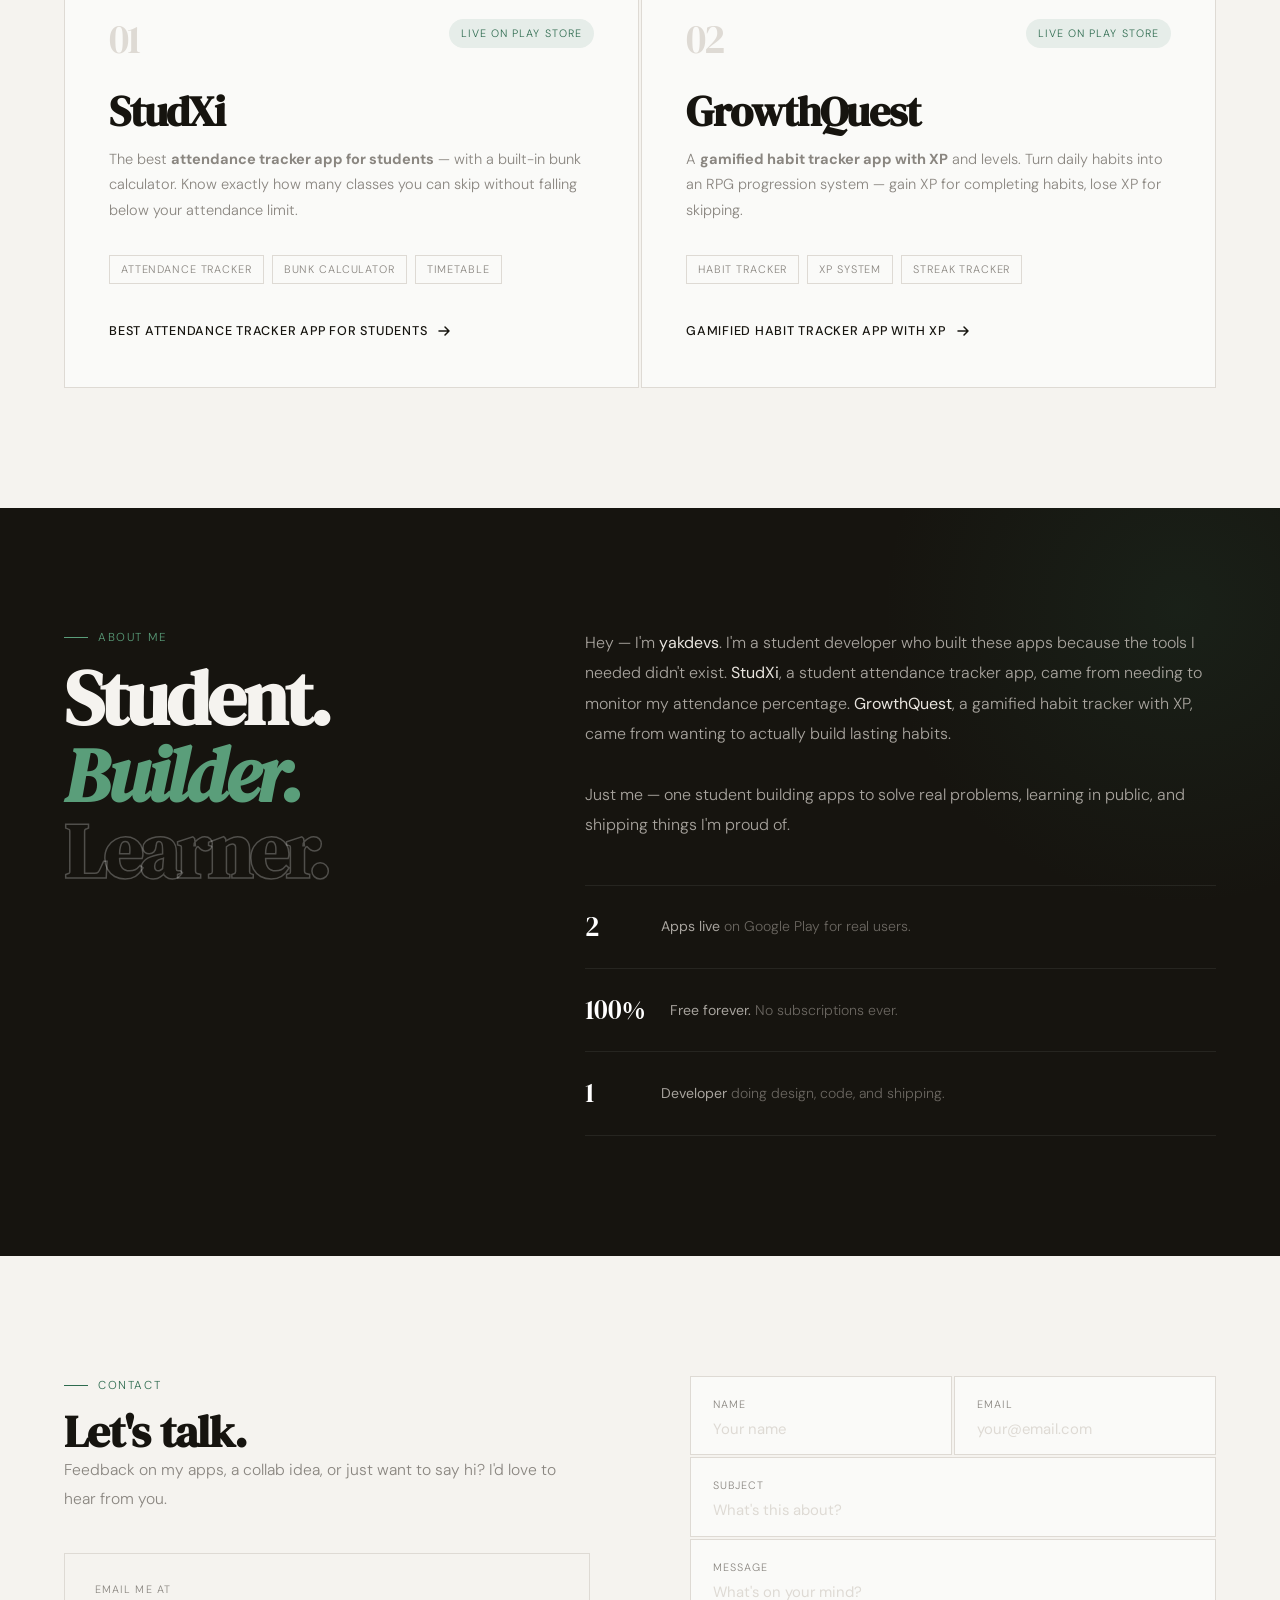
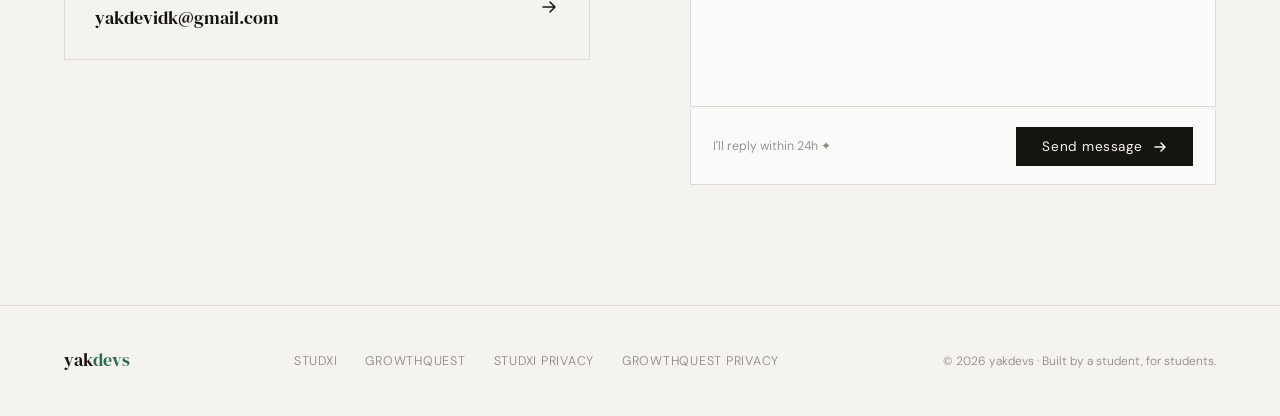
==== commit 74d2c75d: "added google verification" ====
--- a/index.html
+++ b/index.html
@@ -1,13 +1,15 @@
 <!DOCTYPE html>
 <html lang="en">
 <head>
+  <meta name="google-site-verification" content="fFDB1tUX3QHgu6nbFMV2-eciCqJKvpK8gH44nfVn_Lg" />
   <meta charset="UTF-8"/>
   <meta name="viewport" content="width=device-width, initial-scale=1.0"/>
-  <title>YakDevs – Building Smart Apps for Students</title>
-  <meta name="description" content="YakDevs builds smart, gamified apps for students. Explore StudXi and GrowthQuest — free apps that solve real student problems."/>
-  <meta name="keywords" content="student apps, habit tracker app, attendance tracker, yakdevs, indie developer, student productivity"/>
-  <meta property="og:title" content="YakDevs – Smart Apps for Students"/>
-  <meta property="og:description" content="Building smart, gamified apps for students. Free on Google Play."/>
+  <title>YakDevs – Attendance Tracker & Gamified Habit Tracker Apps for Students</title>
+  <meta name="description" content="Discover StudXi, the smart attendance tracker with bunk calculator, and GrowthQuest, the gamified habit tracker with XP and streaks. Both free on Google Play."/>
+  <meta name="keywords" content="attendance tracker app, bunk calculator, gamified habit tracker, habit tracker with XP, student productivity app, student apps, yakdevs"/>
+  <meta property="og:title" content="YakDevs – Attendance Tracker & Habit Tracker Apps for Students"/>
+  <meta property="og:description" content="StudXi tracks your attendance and calculates bunks. GrowthQuest turns habits into an XP progression system. Free on Google Play."/>
+  <link rel="canonical" href="https://itzmeytk.github.io/"/>
   <link rel="preconnect" href="https://fonts.googleapis.com"/>
   <link href="https://fonts.googleapis.com/css2?family=DM+Serif+Display:ital@0;1&family=DM+Sans:opsz,wght@9..40,300;9..40,400;9..40,500&display=swap" rel="stylesheet"/>
   <link rel="stylesheet" href="style.css"/>
@@ -227,7 +229,7 @@
       <div class="hero-divider-line"></div>
       <span class="hero-divider-text">yakdevs — indie app developer</span>
     </div>
-    <p class="hero-desc">Gamified habit trackers. Smart attendance tools. Real student problems solved simply — and for free.</p>
+    <p class="hero-desc">A smart <strong>attendance tracker app</strong> for students and a <strong>gamified habit tracker</strong> with XP and streaks — free on Google Play.</p>
     <div class="hero-actions">
       <a href="#apps" class="btn-primary">Explore Apps
         <svg width="14" height="14" viewBox="0 0 14 14" fill="none"><path d="M2 7h10M8 3l4 4-4 4" stroke="currentColor" stroke-width="1.5" stroke-linecap="round" stroke-linejoin="round"/></svg>
@@ -302,40 +304,40 @@
   <div class="apps-header reveal">
     <div>
       <div class="section-label">My Apps</div>
-      <h2 class="section-title">Things I've shipped.</h2>
+      <h2 class="section-title">Free student apps on Google Play.</h2>
     </div>
     <div class="apps-count">02</div>
   </div>
   <div class="apps-grid">
-    <a href="studxi.html" class="app-card reveal" data-radial aria-label="Open StudXi app page">
+    <a href="studxi.html" class="app-card reveal" data-radial aria-label="Best attendance tracker app for students – StudXi">
       <div class="app-top">
         <div class="app-num">01</div>
         <div class="app-badge">Live on Play Store</div>
       </div>
       <h3 class="app-name">StudXi</h3>
-      <p class="app-desc">Smart attendance tracker with bunk calculator. Know exactly how many classes you can skip without falling below your limit.</p>
+      <p class="app-desc">The best <strong>attendance tracker app for students</strong> — with a built-in bunk calculator. Know exactly how many classes you can skip without falling below your attendance limit.</p>
       <div class="app-tags">
-        <span class="tag">Attendance</span>
+        <span class="tag">Attendance Tracker</span>
         <span class="tag">Bunk Calculator</span>
         <span class="tag">Timetable</span>
       </div>
-      <div class="app-link">View App
+      <div class="app-link">Best attendance tracker app for students
         <svg width="14" height="14" viewBox="0 0 14 14" fill="none"><path d="M2 7h10M8 3l4 4-4 4" stroke="currentColor" stroke-width="1.5" stroke-linecap="round" stroke-linejoin="round"/></svg>
       </div>
     </a>
-    <a href="growthquest.html" class="app-card reveal rd2" data-radial aria-label="Open GrowthQuest app page">
+    <a href="growthquest.html" class="app-card reveal rd2" data-radial aria-label="Gamified habit tracker app with XP – GrowthQuest">
       <div class="app-top">
         <div class="app-num">02</div>
         <div class="app-badge">Live on Play Store</div>
       </div>
       <h3 class="app-name">GrowthQuest</h3>
-      <p class="app-desc">Gamified habit tracker with XP and levels. Turn daily habits into an RPG progression system with real consequences for skipping.</p>
+      <p class="app-desc">A <strong>gamified habit tracker app with XP</strong> and levels. Turn daily habits into an RPG progression system — gain XP for completing habits, lose XP for skipping.</p>
       <div class="app-tags">
-        <span class="tag">Habits</span>
+        <span class="tag">Habit Tracker</span>
         <span class="tag">XP System</span>
-        <span class="tag">Gamified</span>
-      </div>
-      <div class="app-link">View App
+        <span class="tag">Streak Tracker</span>
+      </div>
+      <div class="app-link">Gamified habit tracker app with XP
         <svg width="14" height="14" viewBox="0 0 14 14" fill="none"><path d="M2 7h10M8 3l4 4-4 4" stroke="currentColor" stroke-width="1.5" stroke-linecap="round" stroke-linejoin="round"/></svg>
       </div>
     </a>
@@ -350,7 +352,7 @@
       <h2 class="about-big-title">Student.<br><em>Builder.</em><br><span class="outline">Learner.</span></h2>
     </div>
     <div class="reveal rd2">
-      <p class="about-body">Hey — I'm <strong>yakdevs</strong>. I'm a student who built these apps because the tools I needed didn't exist. StudXi came from needing to track my attendance. GrowthQuest came from wanting to actually stick to habits.<br><br>Just me — one student building apps to solve real problems, learning in public, and shipping things I'm proud of.</p>
+      <p class="about-body">Hey — I'm <strong>yakdevs</strong>. I'm a student developer who built these apps because the tools I needed didn't exist. <strong>StudXi</strong>, a student attendance tracker app, came from needing to monitor my attendance percentage. <strong>GrowthQuest</strong>, a gamified habit tracker with XP, came from wanting to actually build lasting habits.<br><br>Just me — one student building apps to solve real problems, learning in public, and shipping things I'm proud of.</p>
       <div class="stats">
         <div class="stat-row">
           <div class="stat-num">2</div>
